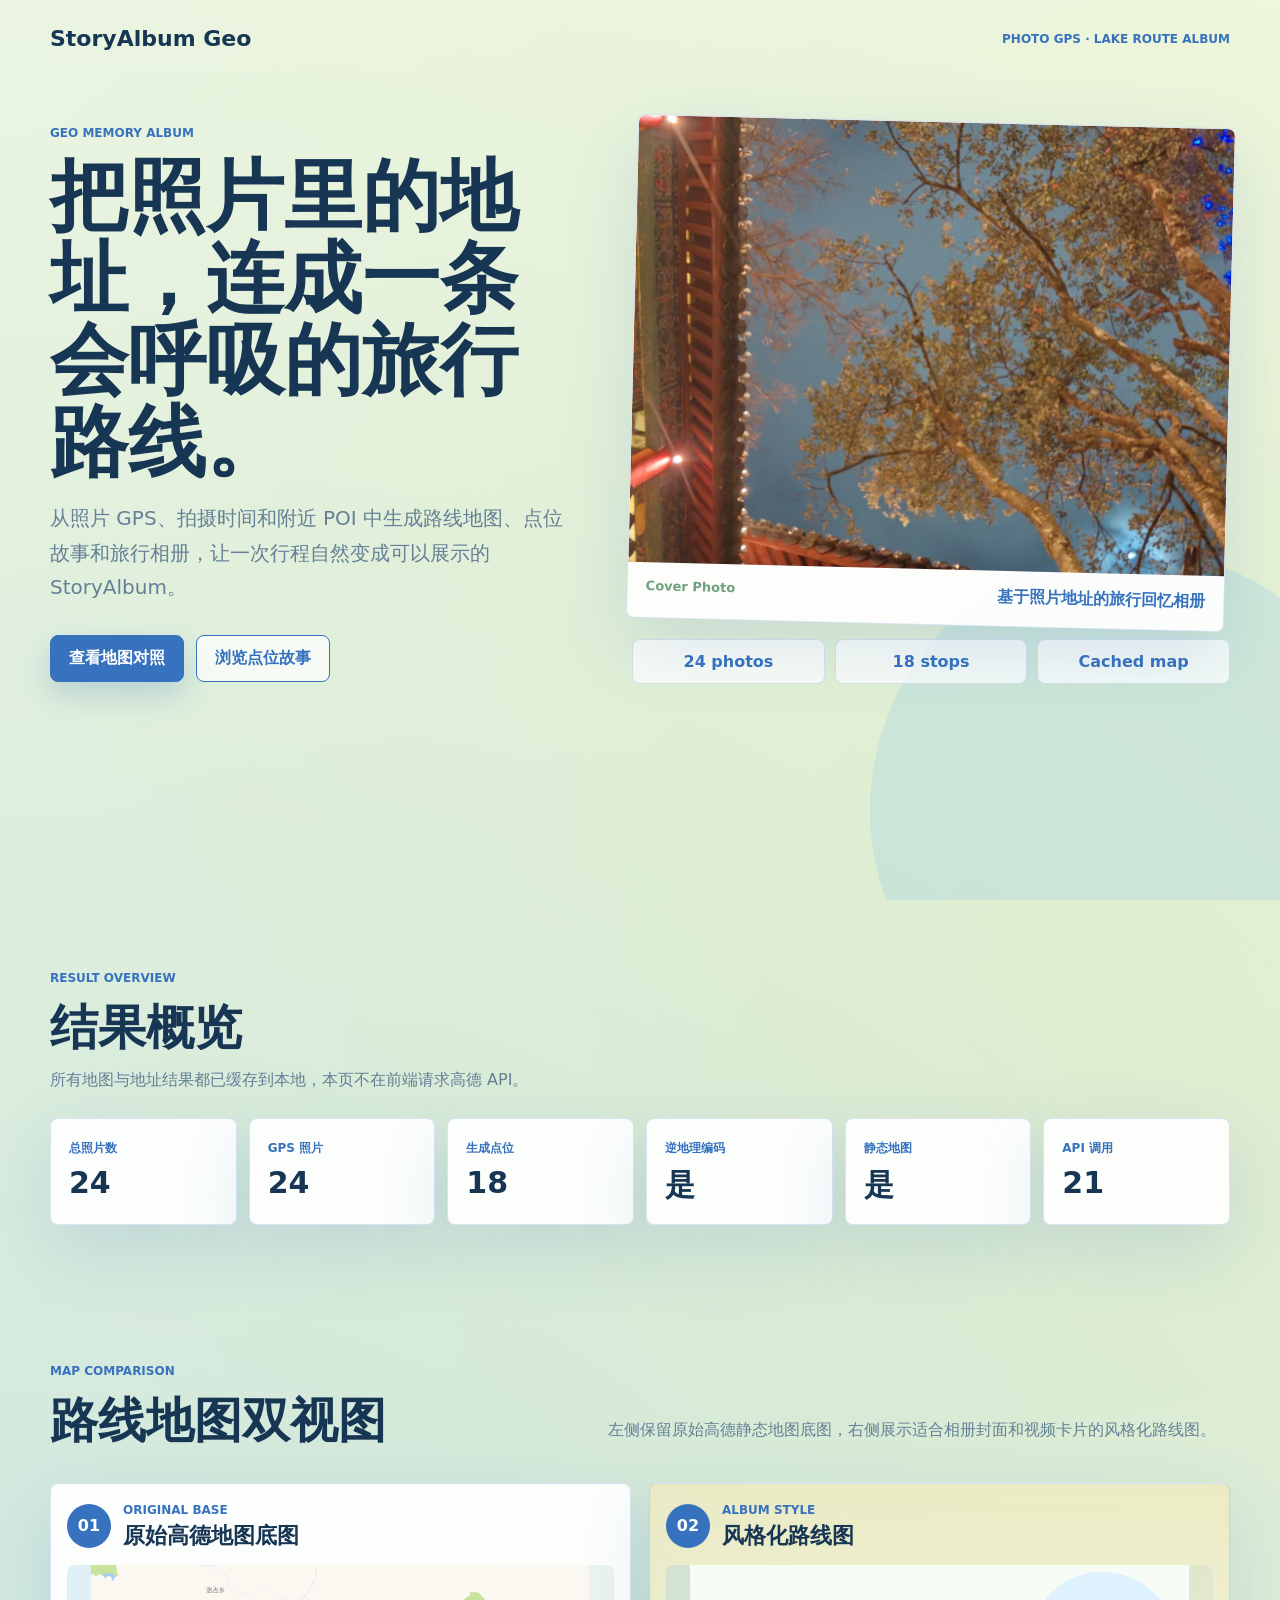
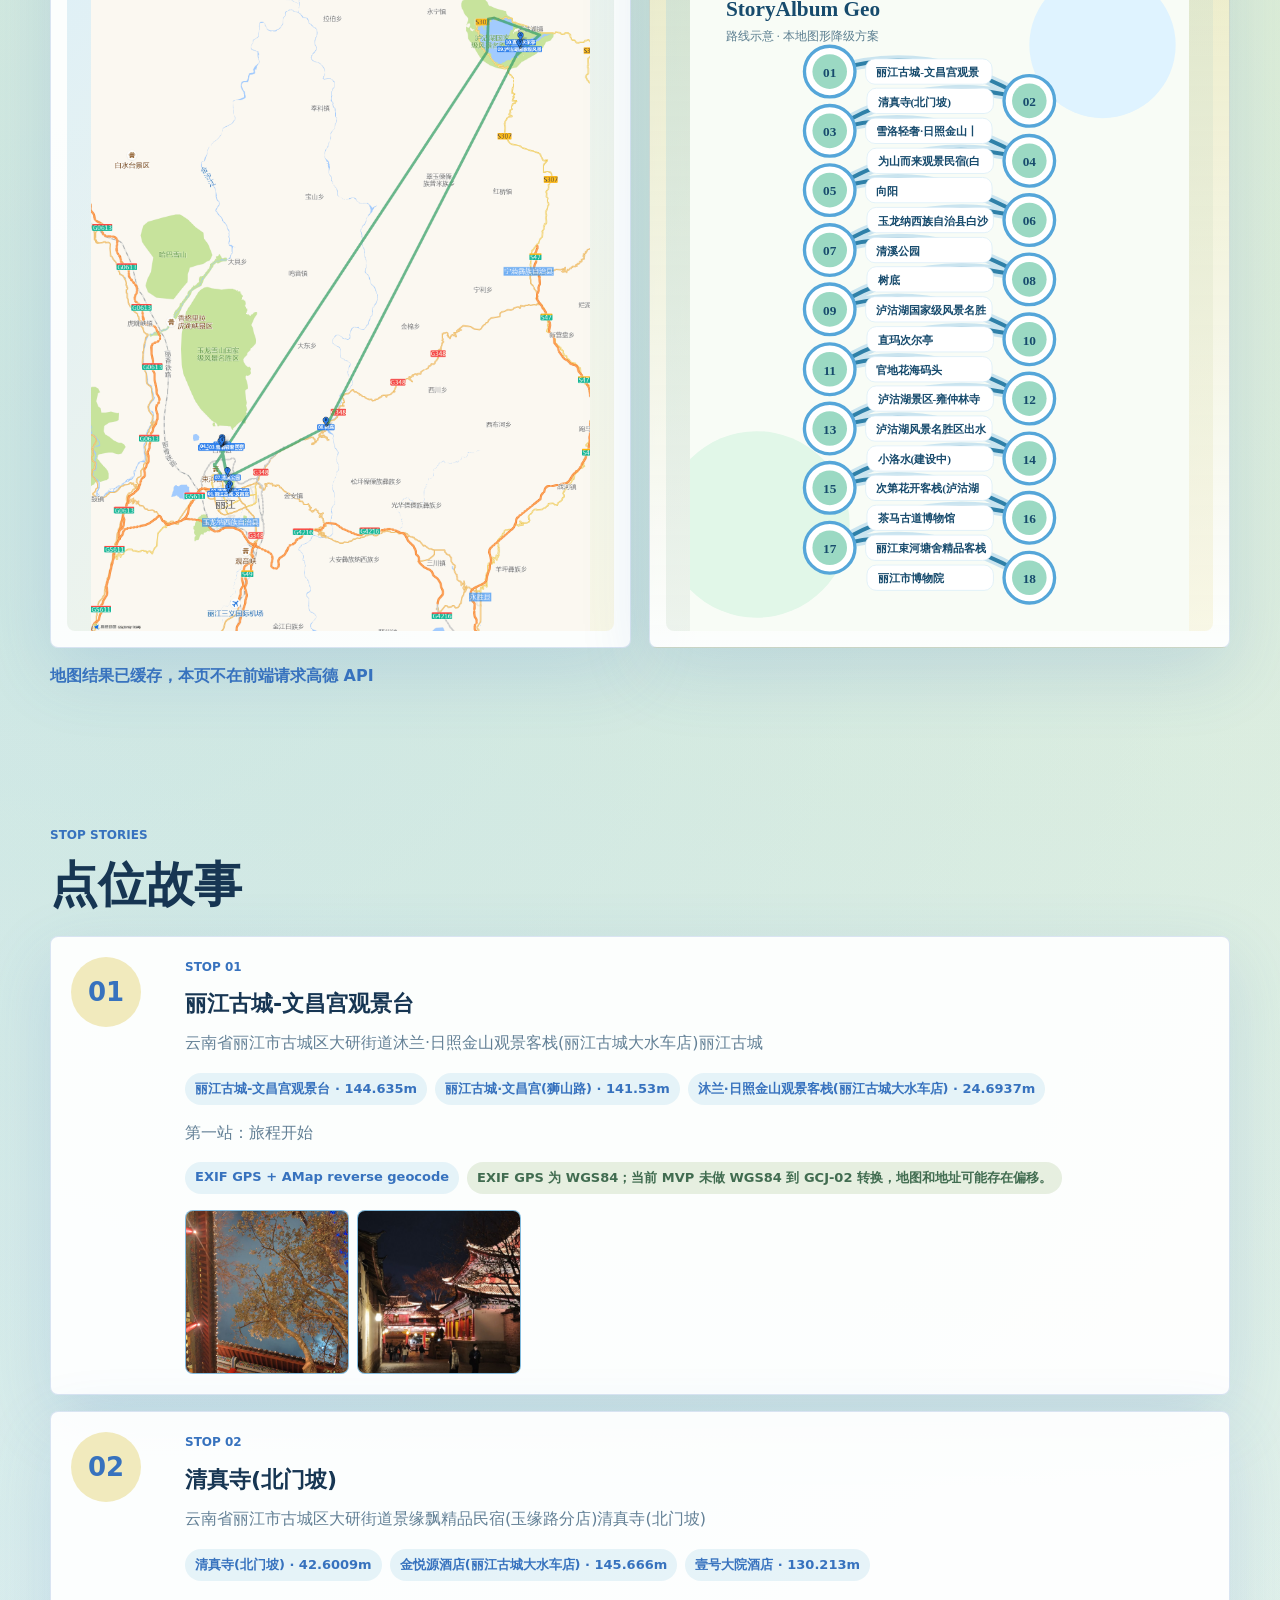
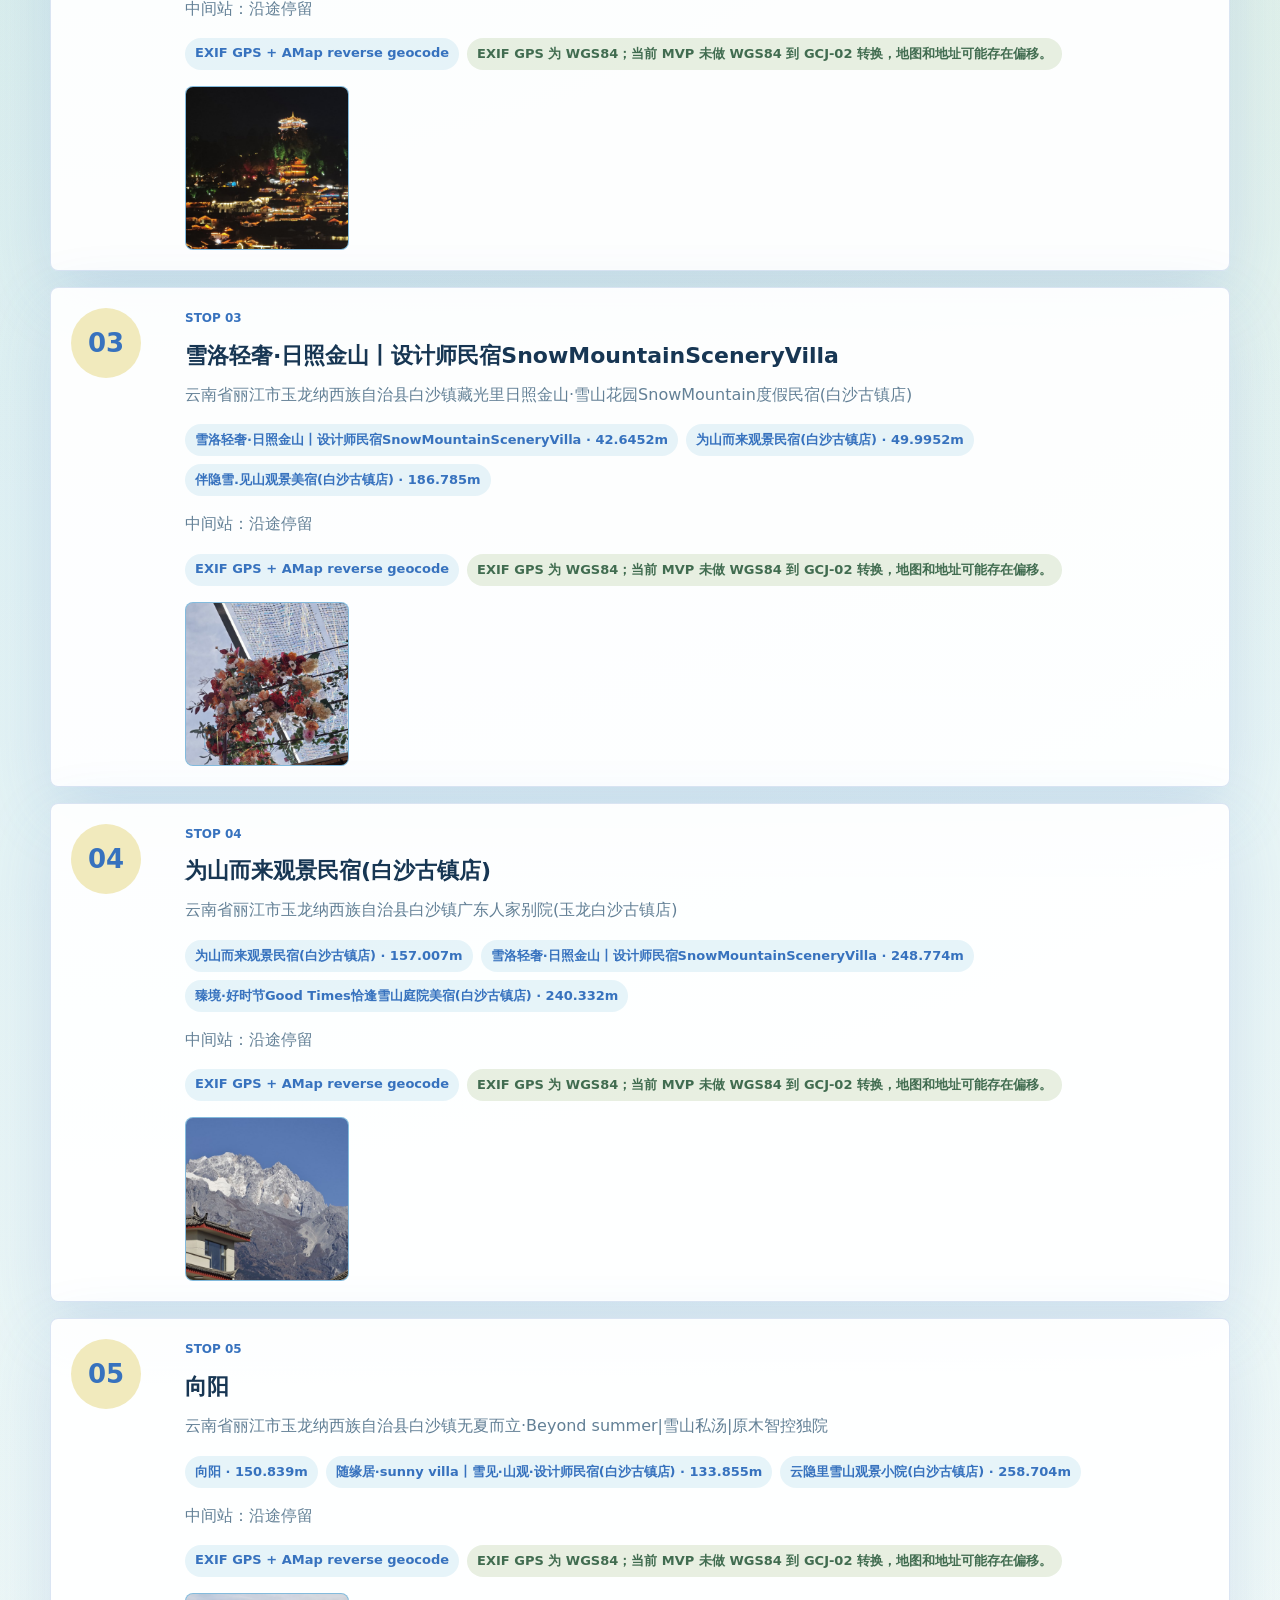
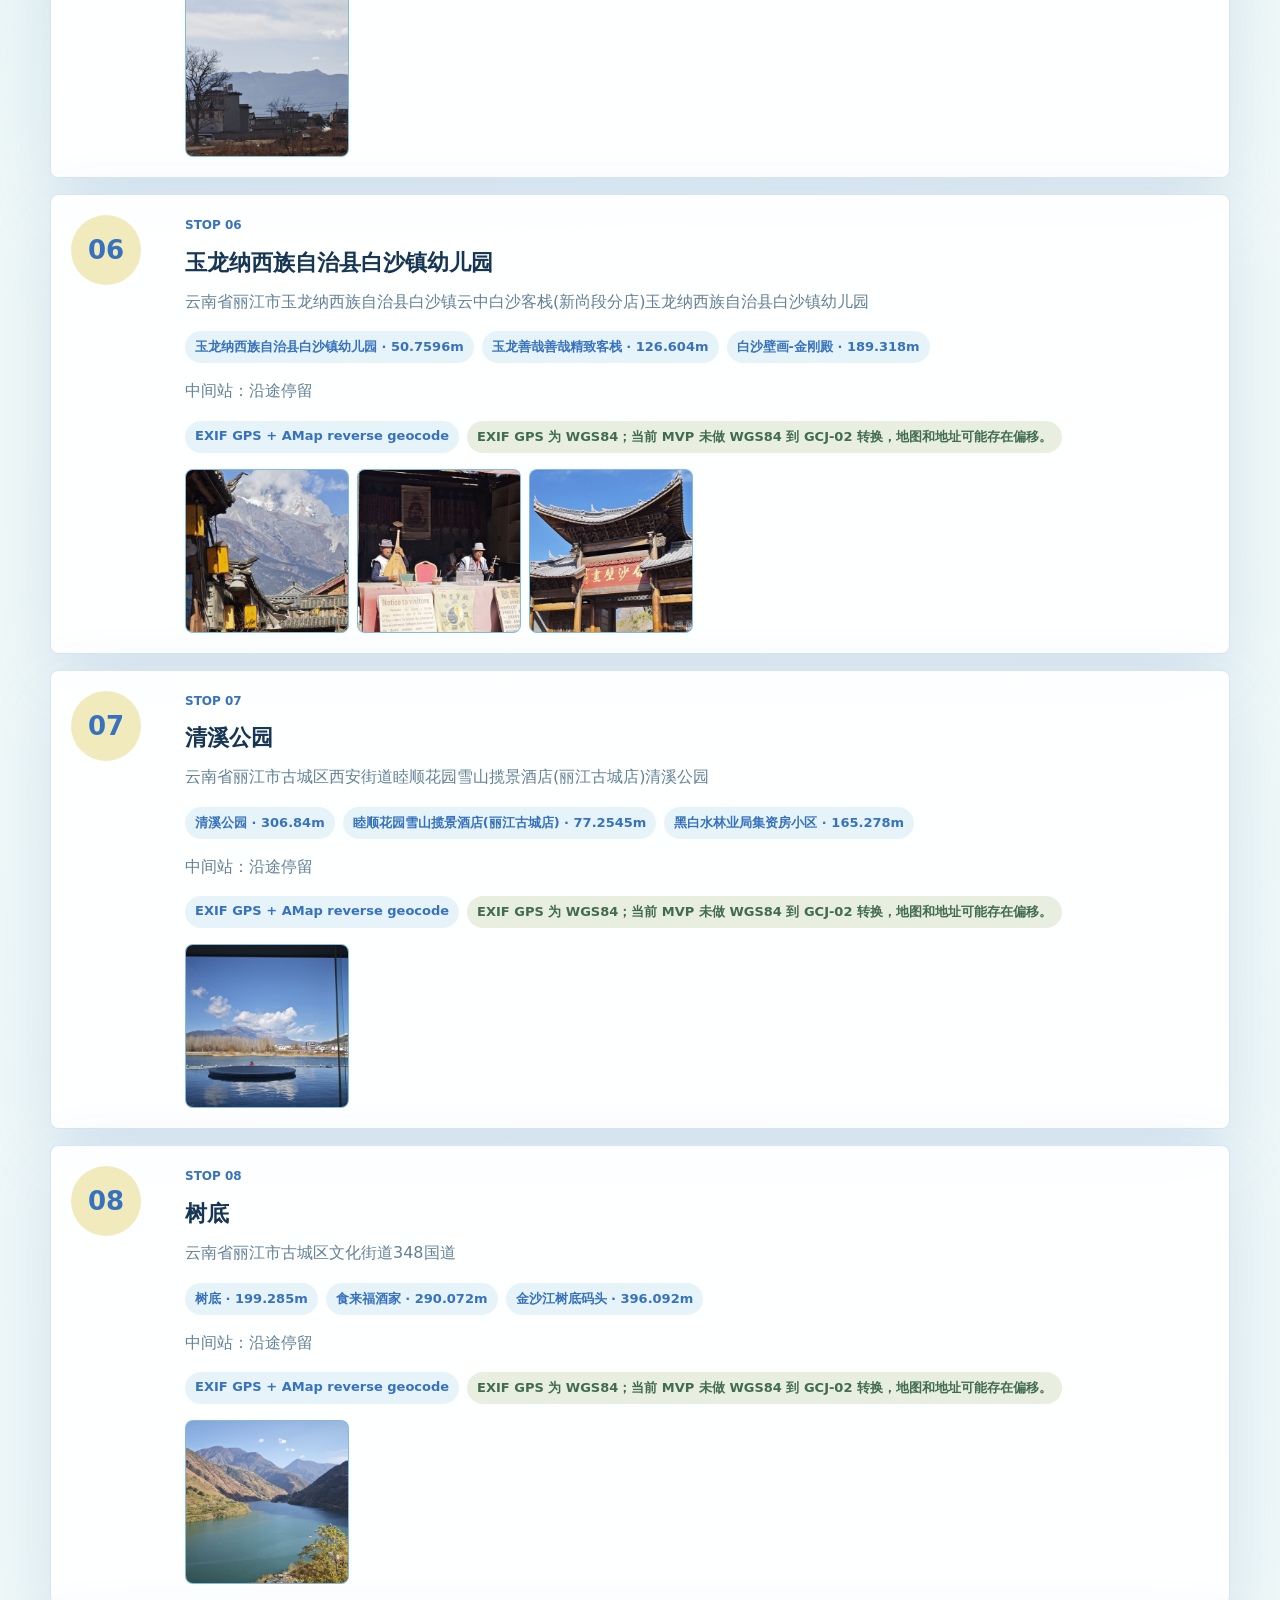
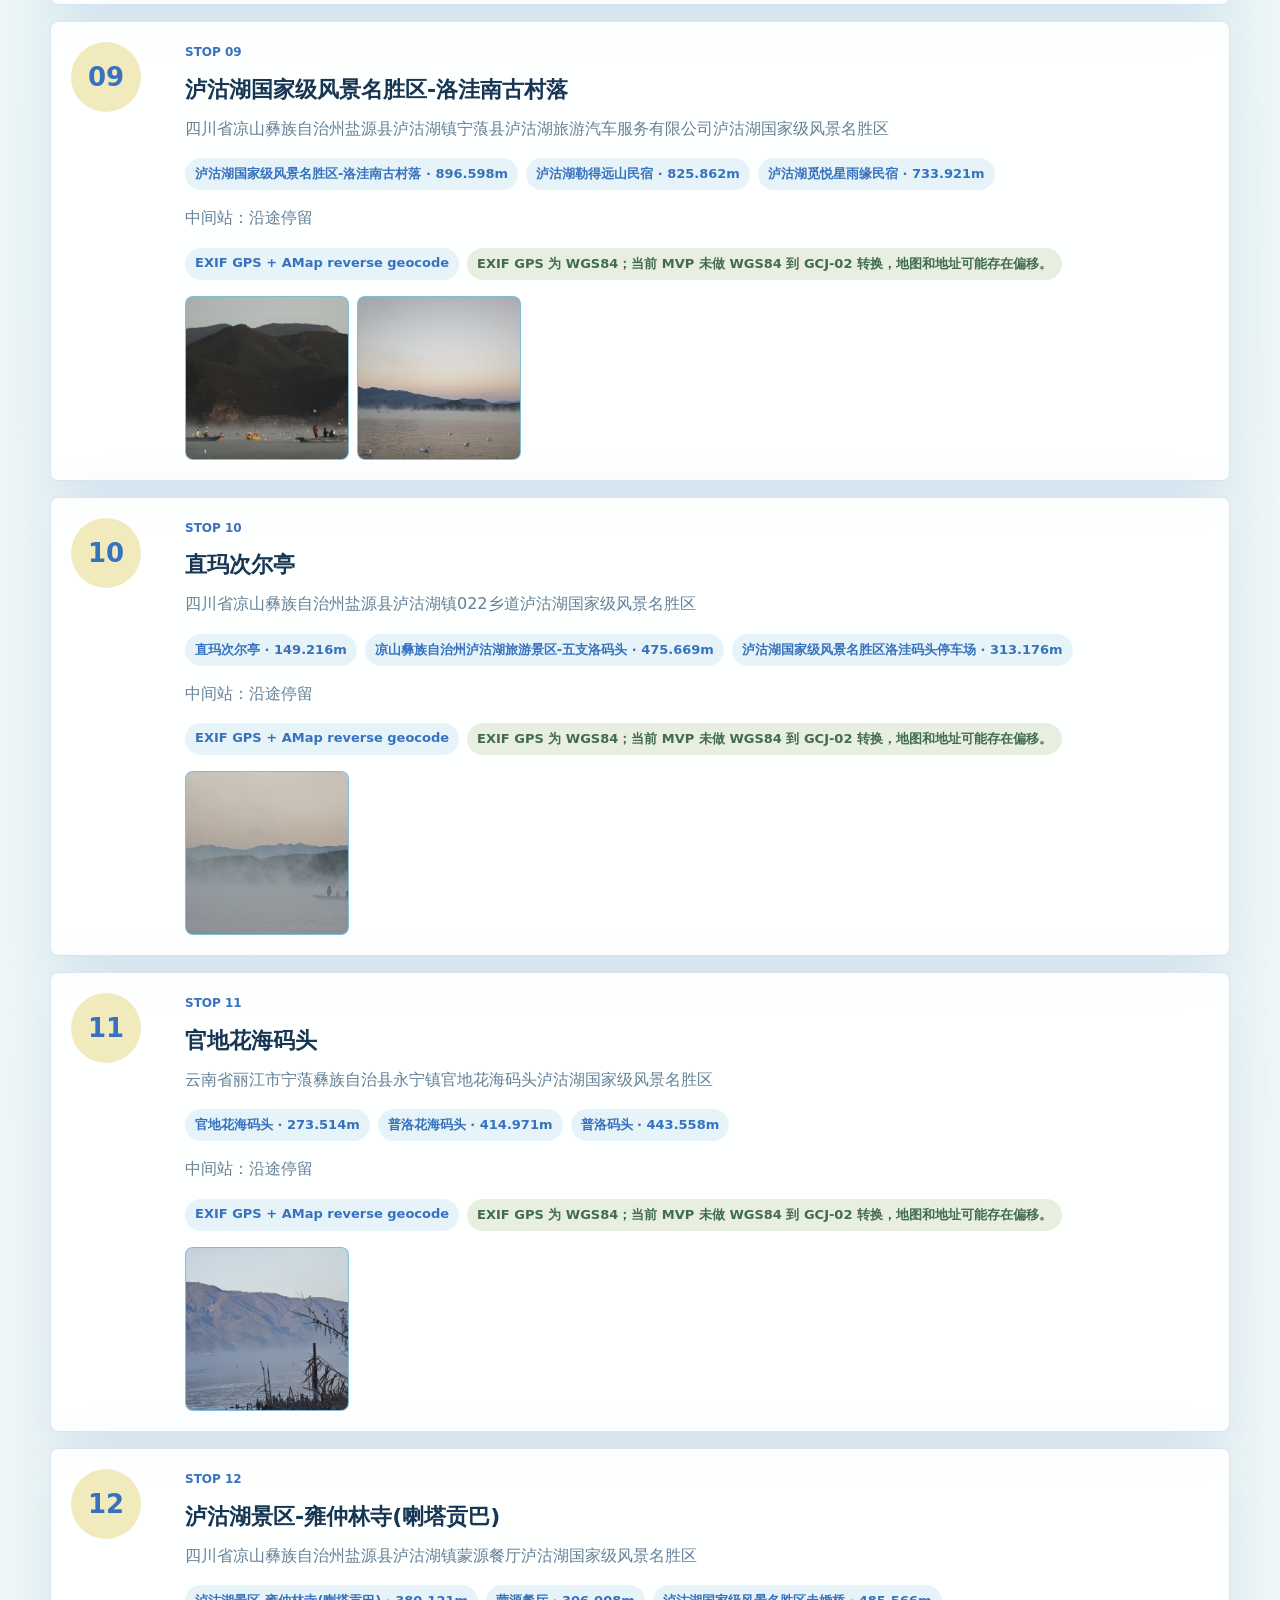
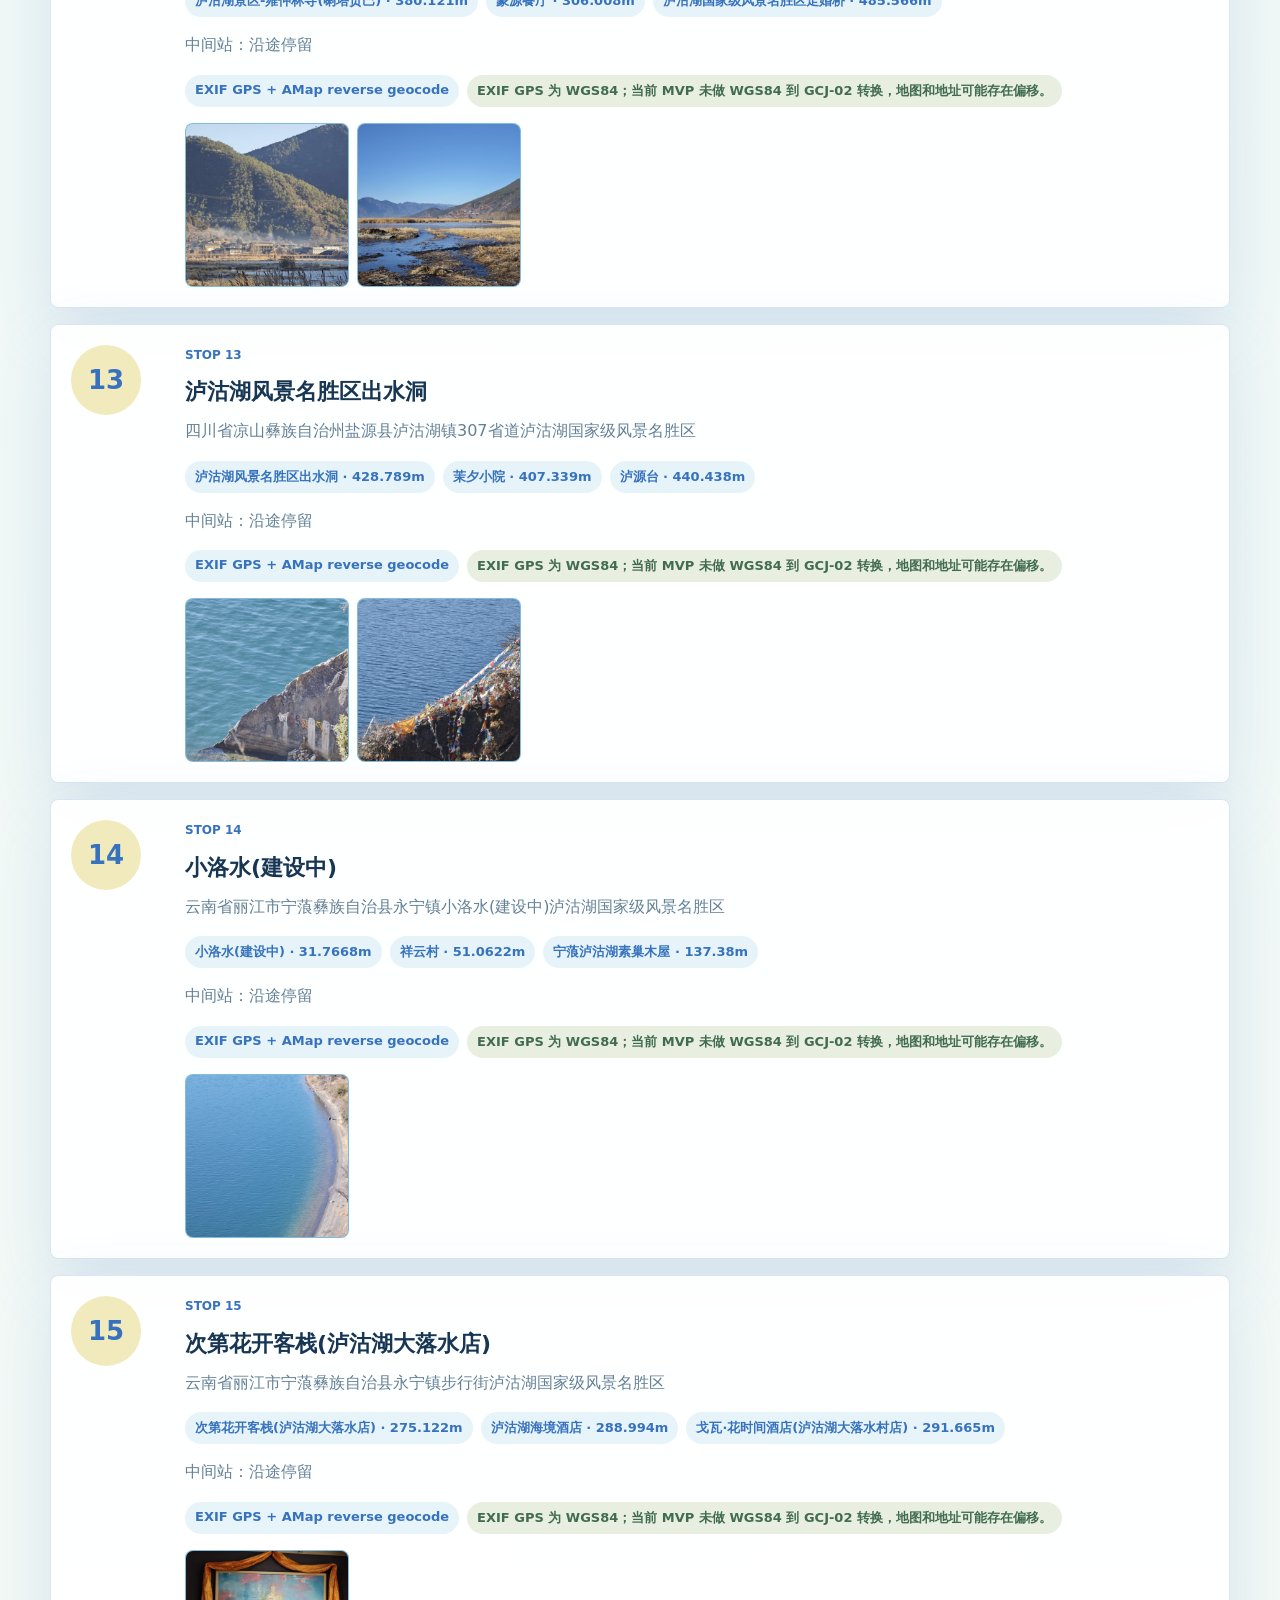
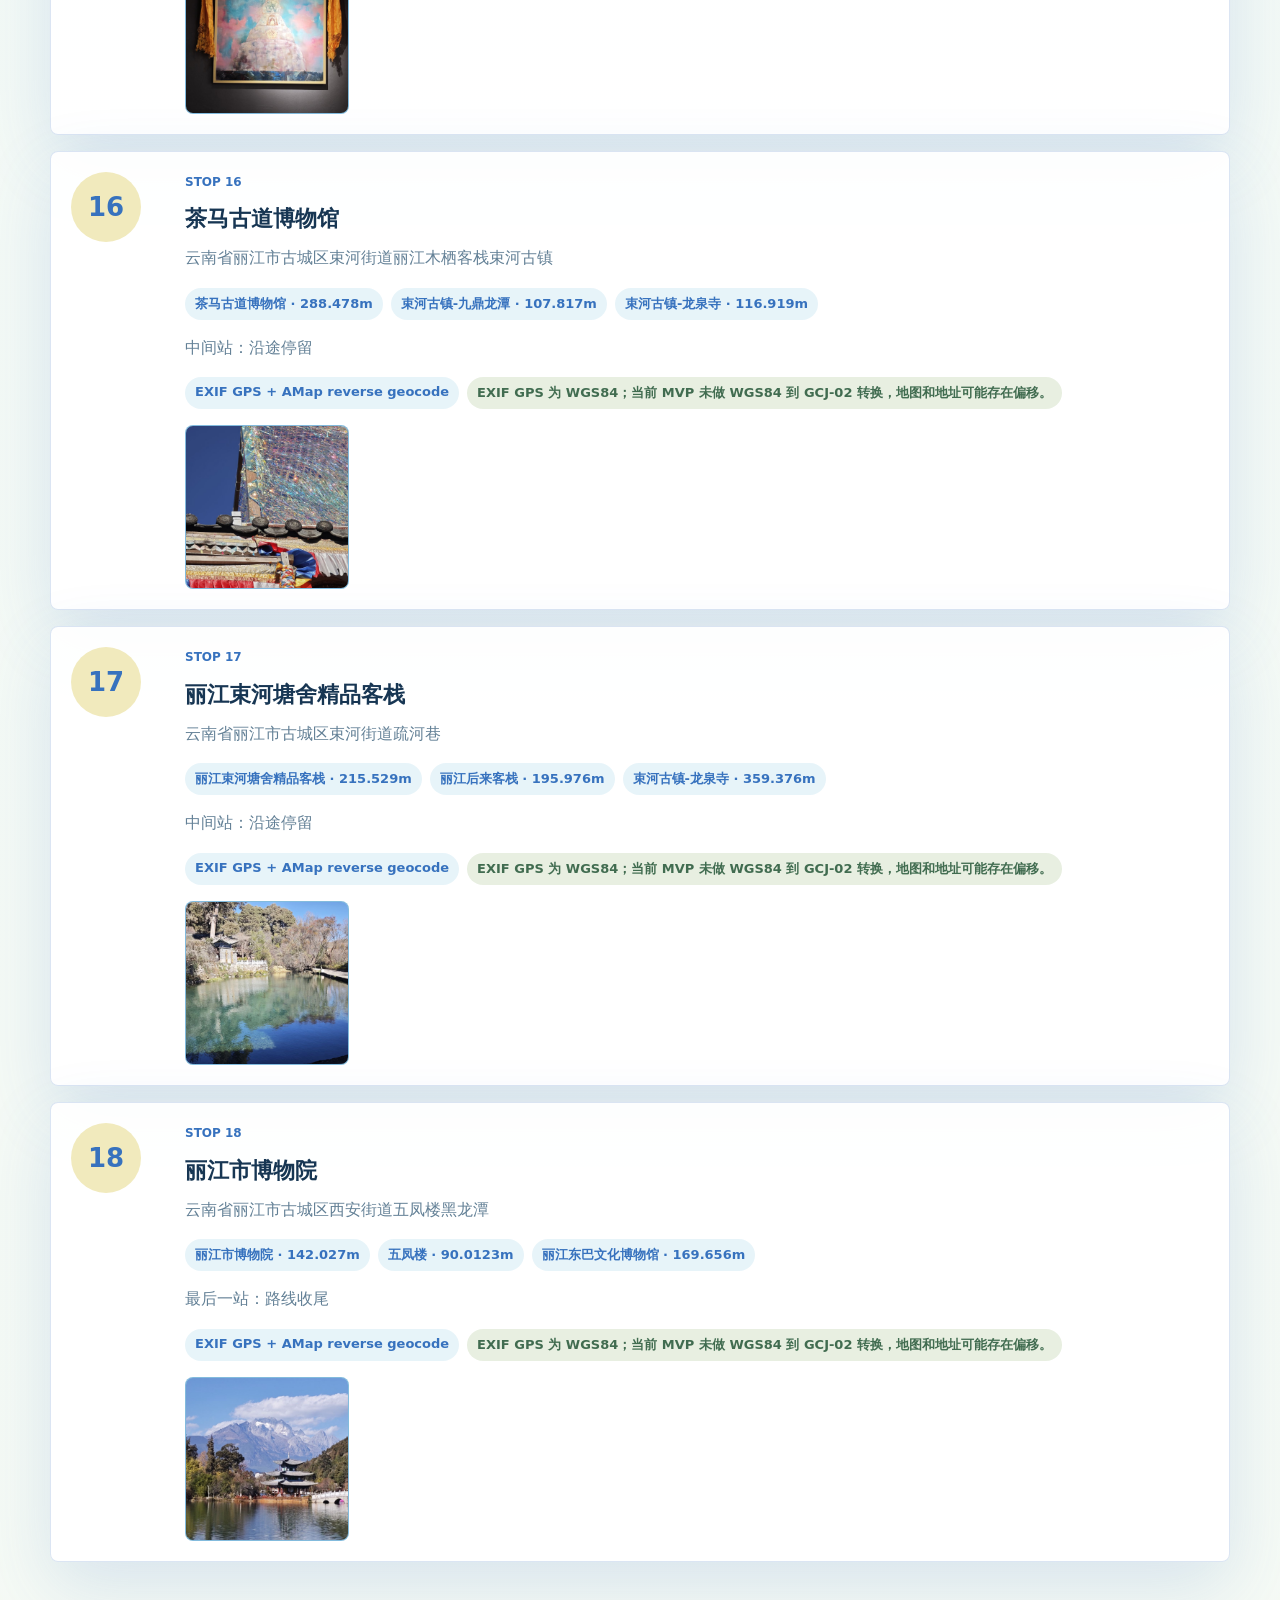
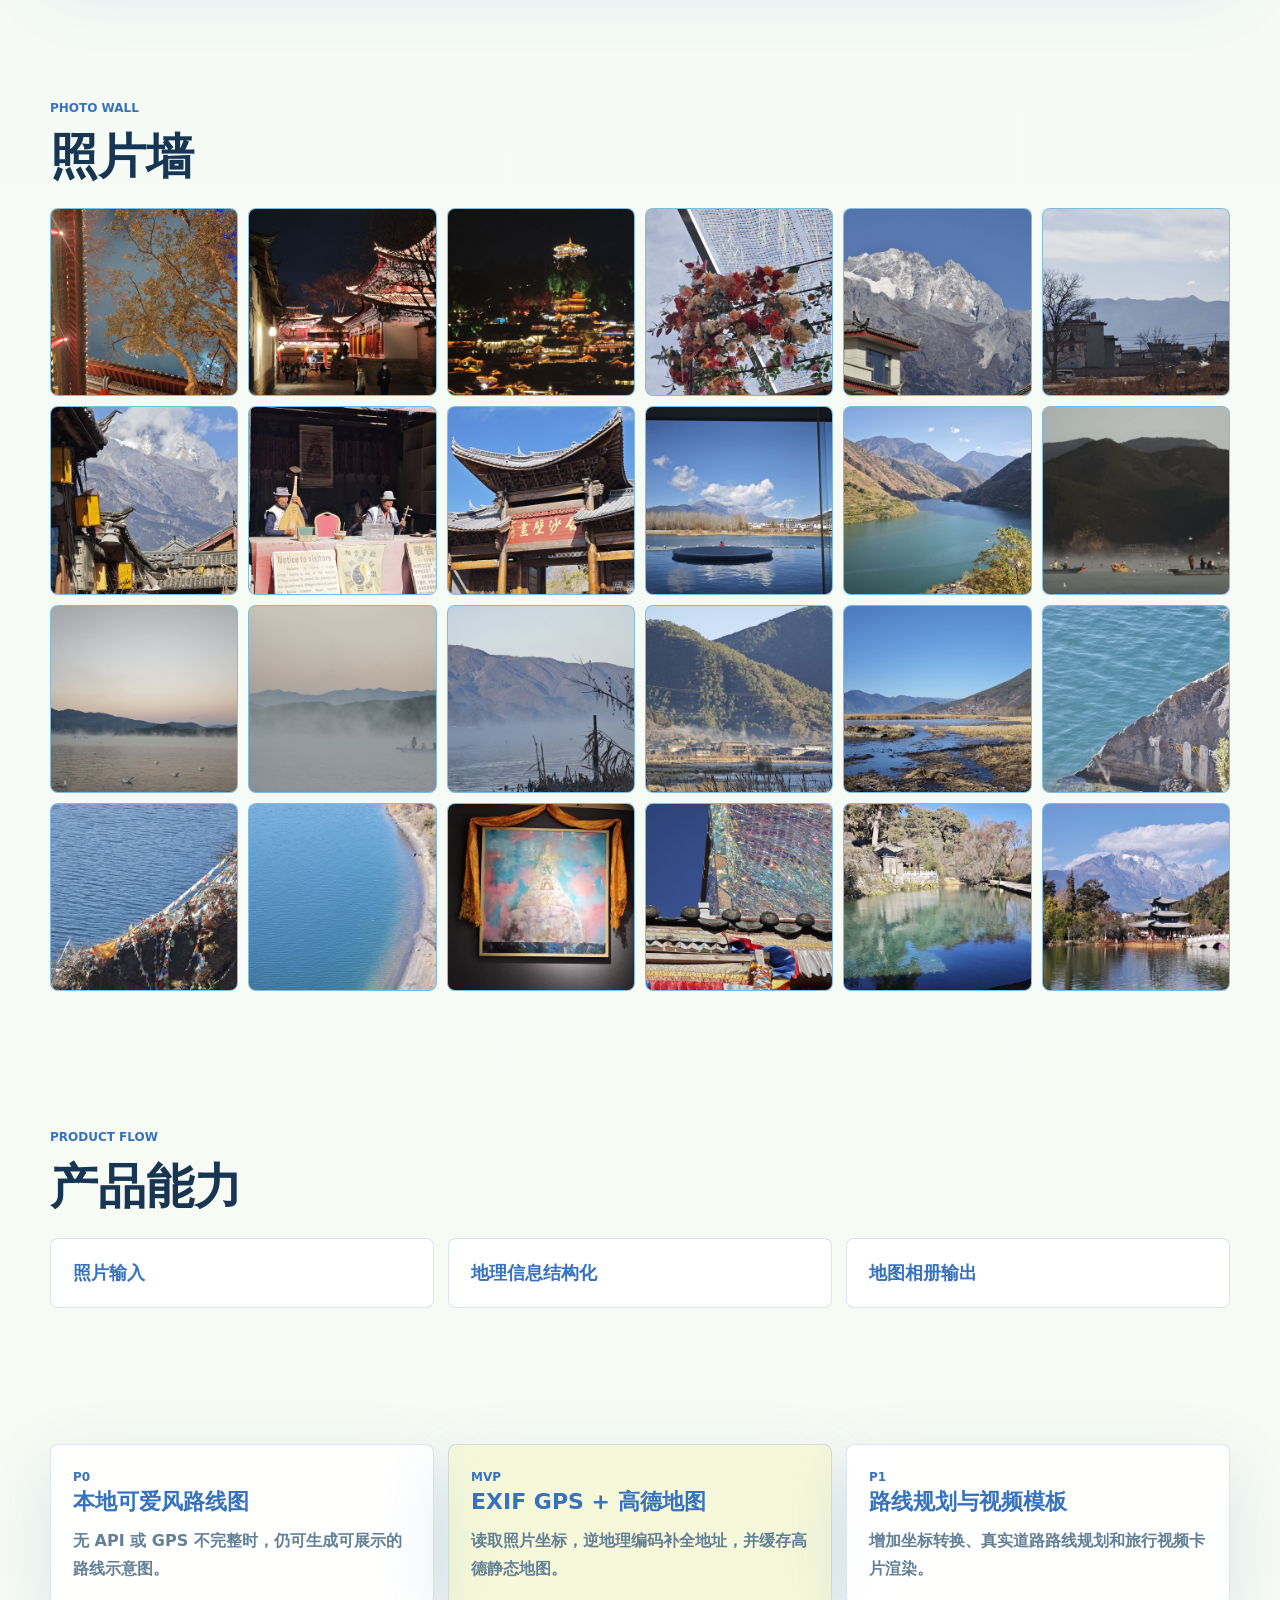
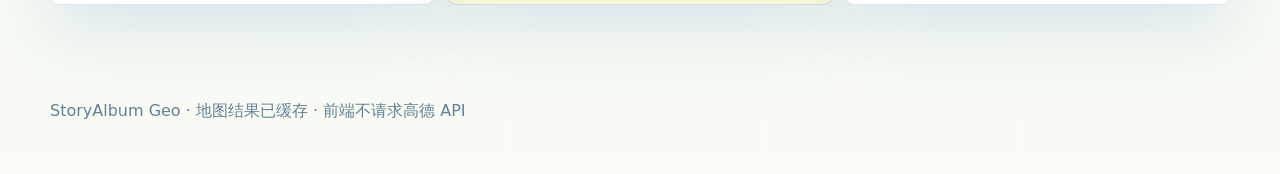
==== demo-site/index.html @ 3dc215a5 "Build StoryAlbum Geo MVP" ====
<!doctype html>
<html lang="zh-CN">
  <head>
    <meta charset="utf-8" />
    <meta name="viewport" content="width=device-width, initial-scale=1" />
    <title>StoryAlbum Geo｜基于照片地址的旅行回忆相册</title>
    <link rel="stylesheet" href="styles.css" />
  </head>
  <body>
    <header class="hero">
      <nav class="nav">
        <strong>StoryAlbum Geo</strong>
        <span>Photo GPS · Lake Route Album</span>
      </nav>

      <section class="hero-grid">
        <div class="hero-copy">
          <p class="eyebrow">Geo Memory Album</p>
          <h1>把照片里的地址，连成一条会呼吸的旅行路线。</h1>
          <p class="subtitle">从照片 GPS、拍摄时间和附近 POI 中生成路线地图、点位故事和旅行相册，让一次行程自然变成可以展示的 StoryAlbum。</p>
          <div class="hero-actions">
            <a class="button primary" href="#route-map">查看地图对照</a>
            <a class="button secondary" href="#story-stops">浏览点位故事</a>
          </div>
        </div>

        <aside class="hero-board" aria-label="旅行相册封面和数据摘要">
          <figure class="cover-card">
            <img id="coverImage" alt="旅行相册封面" />
            <figcaption>
              <span>Cover Photo</span>
              <strong>基于照片地址的旅行回忆相册</strong>
            </figcaption>
          </figure>
          <div class="hero-stats">
            <span id="heroPhotoCount">24 photos</span>
            <span id="heroStopCount">18 stops</span>
            <span>Cached map</span>
          </div>
        </aside>
      </section>
    </header>

    <main>
      <section class="section overview">
        <div class="section-head">
          <p class="eyebrow">Result Overview</p>
          <h2>结果概览</h2>
          <p>所有地图与地址结果都已缓存到本地，本页不在前端请求高德 API。</p>
        </div>
        <div id="statsGrid" class="stats-grid"></div>
      </section>

      <section id="route-map" class="section map-section">
        <div class="section-head split-head">
          <div>
            <p class="eyebrow">Map Comparison</p>
            <h2>路线地图双视图</h2>
          </div>
          <p>左侧保留原始高德静态地图底图，右侧展示适合相册封面和视频卡片的风格化路线图。</p>
        </div>
        <div class="map-comparison">
          <article class="map-panel">
            <div class="panel-title">
              <span>01</span>
              <div>
                <p class="eyebrow">Original Base</p>
                <h3>原始高德地图底图</h3>
              </div>
            </div>
            <img id="amapRouteMap" alt="高德静态地图路线" />
          </article>
          <article class="map-panel stylized">
            <div class="panel-title">
              <span>02</span>
              <div>
                <p class="eyebrow">Album Style</p>
                <h3>风格化路线图</h3>
              </div>
            </div>
            <img id="styledRouteMap" alt="风格化旅行路线图" />
          </article>
        </div>
        <p id="mapNote" class="map-note">地图结果已缓存，本页不在前端请求高德 API。</p>
      </section>

      <section id="story-stops" class="section">
        <div class="section-head">
          <p class="eyebrow">Stop Stories</p>
          <h2>点位故事</h2>
        </div>
        <div id="stopsList" class="stops-list"></div>
      </section>

      <section class="section">
        <div class="section-head">
          <p class="eyebrow">Photo Wall</p>
          <h2>照片墙</h2>
        </div>
        <div id="photoWall" class="photo-wall"></div>
      </section>

      <section class="section capability">
        <div class="section-head">
          <p class="eyebrow">Product Flow</p>
          <h2>产品能力</h2>
        </div>
        <div class="step-row">
          <span>照片输入</span>
          <span>地理信息结构化</span>
          <span>地图相册输出</span>
        </div>
      </section>

      <section class="section roadmap">
        <article>
          <p class="eyebrow">P0</p>
          <h3>本地可爱风路线图</h3>
          <p>无 API 或 GPS 不完整时，仍可生成可展示的路线示意图。</p>
        </article>
        <article>
          <p class="eyebrow">MVP</p>
          <h3>EXIF GPS + 高德地图</h3>
          <p>读取照片坐标，逆地理编码补全地址，并缓存高德静态地图。</p>
        </article>
        <article>
          <p class="eyebrow">P1</p>
          <h3>路线规划与视频模板</h3>
          <p>增加坐标转换、真实道路路线规划和旅行视频卡片渲染。</p>
        </article>
      </section>
    </main>

    <footer>StoryAlbum Geo · 地图结果已缓存 · 前端不请求高德 API</footer>
    <script src="data/geo_album.js"></script>
    <script src="app.js"></script>
  </body>
</html>
---- demo-site/styles.css ----
:root {
  color-scheme: light;
  --lake-blue-deep: #3772BE;
  --lake-blue-mid: #529FCD;
  --lake-blue-light: #93CBE4;
  --leaf-green: #6EA27F;
  --sage-green-light: #ACC794;
  --soft-yellow: #EDED8B;
  --cream-yellow: #F1EABD;
  --bg: #f8fbf4;
  --panel: rgba(255, 255, 255, 0.92);
  --text: #173653;
  --muted: #638096;
  --line: rgba(55, 114, 190, 0.18);
  --shadow: 0 24px 70px rgba(55, 114, 190, 0.16);
  font-family: "Microsoft YaHei", "PingFang SC", "Noto Sans CJK SC", system-ui, sans-serif;
}

* {
  box-sizing: border-box;
}

html {
  scroll-behavior: smooth;
}

body {
  margin: 0;
  background:
    radial-gradient(circle at 8% 16%, rgba(147, 203, 228, 0.42), transparent 28%),
    radial-gradient(circle at 86% 8%, rgba(237, 237, 139, 0.42), transparent 24%),
    linear-gradient(180deg, #fbfff7 0%, #eff8f8 46%, #f8fbf4 100%);
  color: var(--text);
}

img {
  display: block;
  max-width: 100%;
}

a {
  color: var(--lake-blue-deep);
}

.nav,
.hero-grid,
.section,
footer {
  width: min(1180px, calc(100% - 48px));
  margin: 0 auto;
}

.hero {
  min-height: 100vh;
  position: relative;
  overflow: hidden;
}

.hero::after {
  content: "";
  position: absolute;
  right: -110px;
  bottom: -170px;
  width: 520px;
  height: 520px;
  border-radius: 50%;
  background: rgba(147, 203, 228, 0.28);
  pointer-events: none;
}

.nav {
  position: relative;
  z-index: 1;
  display: flex;
  justify-content: space-between;
  align-items: center;
  padding: 26px 0;
}

.nav strong {
  font-size: 22px;
}

.nav span,
.eyebrow {
  color: var(--lake-blue-deep);
  font-size: 12px;
  font-weight: 900;
  letter-spacing: 0;
  text-transform: uppercase;
}

.hero-grid {
  position: relative;
  z-index: 1;
  display: grid;
  grid-template-columns: minmax(320px, 0.94fr) minmax(420px, 1.06fr);
  gap: 52px;
  align-items: center;
  padding: 44px 0 78px;
}

h1,
h2,
h3,
p {
  margin-top: 0;
}

h1 {
  max-width: 740px;
  margin-bottom: 18px;
  font-size: clamp(44px, 6.2vw, 78px);
  line-height: 1.05;
  letter-spacing: 0;
}

h2 {
  margin-bottom: 12px;
  font-size: clamp(30px, 4vw, 48px);
  line-height: 1.12;
}

h3 {
  margin-bottom: 10px;
  font-size: 22px;
}

p {
  color: var(--muted);
  font-size: 16px;
  line-height: 1.72;
}

.subtitle {
  max-width: 610px;
  font-size: 20px;
}

.hero-actions {
  display: flex;
  flex-wrap: wrap;
  gap: 12px;
  margin-top: 30px;
}

.button {
  min-height: 46px;
  padding: 12px 18px;
  border: 1px solid var(--lake-blue-deep);
  border-radius: 8px;
  font-weight: 900;
  text-decoration: none;
}

.button.primary {
  background: var(--lake-blue-deep);
  color: #ffffff;
  box-shadow: 0 12px 30px rgba(55, 114, 190, 0.24);
}

.button.secondary {
  background: rgba(255, 255, 255, 0.72);
  color: var(--lake-blue-deep);
}

.hero-board {
  display: grid;
  gap: 14px;
}

.cover-card,
.map-panel,
.stop-card,
.roadmap article,
.stat-card {
  border: 1px solid var(--line);
  border-radius: 8px;
  background: var(--panel);
  box-shadow: var(--shadow);
}

.cover-card {
  margin: 0;
  overflow: hidden;
  transform: rotate(1.4deg);
}

.cover-card img {
  width: 100%;
  aspect-ratio: 4 / 3;
  object-fit: cover;
  background: linear-gradient(135deg, var(--lake-blue-light), var(--cream-yellow));
}

.cover-card figcaption {
  display: flex;
  justify-content: space-between;
  gap: 12px;
  padding: 16px 18px 18px;
  color: var(--lake-blue-deep);
  font-weight: 900;
}

.cover-card figcaption span {
  color: var(--leaf-green);
  font-size: 13px;
}

.hero-stats {
  display: grid;
  grid-template-columns: repeat(3, minmax(0, 1fr));
  gap: 10px;
}

.hero-stats span {
  padding: 12px;
  border: 1px solid var(--line);
  border-radius: 8px;
  background: rgba(255, 255, 255, 0.76);
  color: var(--lake-blue-deep);
  font-weight: 900;
  text-align: center;
}

.section {
  padding: 68px 0;
}

.section-head {
  margin-bottom: 24px;
}

.split-head {
  display: grid;
  grid-template-columns: minmax(280px, 0.86fr) minmax(320px, 1fr);
  gap: 24px;
  align-items: end;
}

.stats-grid {
  display: grid;
  grid-template-columns: repeat(6, minmax(0, 1fr));
  gap: 12px;
}

.stat-card {
  padding: 18px;
}

.stat-card strong {
  display: block;
  margin-top: 8px;
  color: var(--text);
  font-size: 30px;
}

.map-comparison {
  display: grid;
  grid-template-columns: repeat(2, minmax(0, 1fr));
  gap: 18px;
}

.map-panel {
  display: grid;
  grid-template-rows: auto 1fr;
  gap: 14px;
  padding: 16px;
  overflow: hidden;
}

.map-panel.stylized {
  background: linear-gradient(180deg, rgba(241, 234, 189, 0.72), rgba(255, 255, 255, 0.92));
}

.panel-title {
  display: flex;
  align-items: center;
  gap: 12px;
}

.panel-title > span {
  display: grid;
  place-items: center;
  width: 44px;
  height: 44px;
  border-radius: 50%;
  background: var(--lake-blue-deep);
  color: #ffffff;
  font-weight: 900;
}

.panel-title h3,
.panel-title p {
  margin-bottom: 0;
}

.map-panel img {
  width: 100%;
  height: min(74vh, 720px);
  border-radius: 8px;
  object-fit: contain;
  background: linear-gradient(135deg, rgba(147, 203, 228, 0.28), rgba(241, 234, 189, 0.36));
}

.map-note {
  margin: 14px 0 0;
  color: var(--lake-blue-deep);
  font-weight: 900;
}

.stops-list {
  display: grid;
  gap: 16px;
}

.stop-card {
  display: grid;
  grid-template-columns: 96px 1fr;
  gap: 18px;
  padding: 20px;
}

.stop-number {
  display: grid;
  place-items: center;
  width: 70px;
  height: 70px;
  border-radius: 50%;
  background: var(--cream-yellow);
  color: var(--lake-blue-deep);
  font-size: 26px;
  font-weight: 900;
}

.poi-list,
.source-list {
  display: flex;
  flex-wrap: wrap;
  gap: 8px;
  margin: 14px 0;
}

.poi-list span,
.source-list span {
  padding: 7px 10px;
  border-radius: 999px;
  background: rgba(147, 203, 228, 0.22);
  color: var(--lake-blue-deep);
  font-size: 13px;
  font-weight: 900;
}

.source-list span:nth-child(2n) {
  background: rgba(172, 199, 148, 0.28);
  color: #416c50;
}

.stop-photos {
  display: grid;
  grid-template-columns: repeat(6, minmax(0, 1fr));
  gap: 8px;
  margin-top: 16px;
}

.stop-photos img,
.photo-wall img {
  width: 100%;
  aspect-ratio: 1;
  border: 1px solid var(--line);
  border-radius: 8px;
  object-fit: cover;
  background: var(--lake-blue-light);
}

.photo-wall {
  display: grid;
  grid-template-columns: repeat(6, minmax(0, 1fr));
  gap: 10px;
}

.step-row,
.roadmap {
  display: grid;
  grid-template-columns: repeat(3, minmax(0, 1fr));
  gap: 14px;
}

.step-row span,
.roadmap article {
  padding: 22px;
  border-radius: 8px;
  background: rgba(255, 255, 255, 0.88);
  border: 1px solid var(--line);
  color: var(--lake-blue-deep);
  font-size: 18px;
  font-weight: 900;
}

.roadmap article:nth-child(2) {
  background: rgba(237, 237, 139, 0.26);
}

.roadmap article p {
  margin-bottom: 0;
}

footer {
  padding: 28px 0 52px;
  color: var(--muted);
}

.empty {
  padding: 24px;
  border: 1px dashed var(--line);
  border-radius: 8px;
  color: var(--muted);
  background: #ffffff;
}

@media (max-width: 980px) {
  .hero-grid,
  .split-head,
  .map-comparison,
  .stop-card,
  .step-row,
  .roadmap {
    grid-template-columns: 1fr;
  }

  .stats-grid,
  .photo-wall {
    grid-template-columns: repeat(3, minmax(0, 1fr));
  }

  .stop-photos {
    grid-template-columns: repeat(3, minmax(0, 1fr));
  }

  .cover-card {
    transform: none;
  }
}

@media (max-width: 620px) {
  .nav,
  .hero-grid,
  .section,
  footer {
    width: min(100% - 28px, 1180px);
  }

  .nav,
  .cover-card figcaption {
    align-items: flex-start;
    flex-direction: column;
    gap: 6px;
  }

  .stats-grid,
  .hero-stats,
  .photo-wall,
  .stop-photos {
    grid-template-columns: repeat(2, minmax(0, 1fr));
  }

  .map-panel img {
    height: auto;
    max-height: 72vh;
  }
}
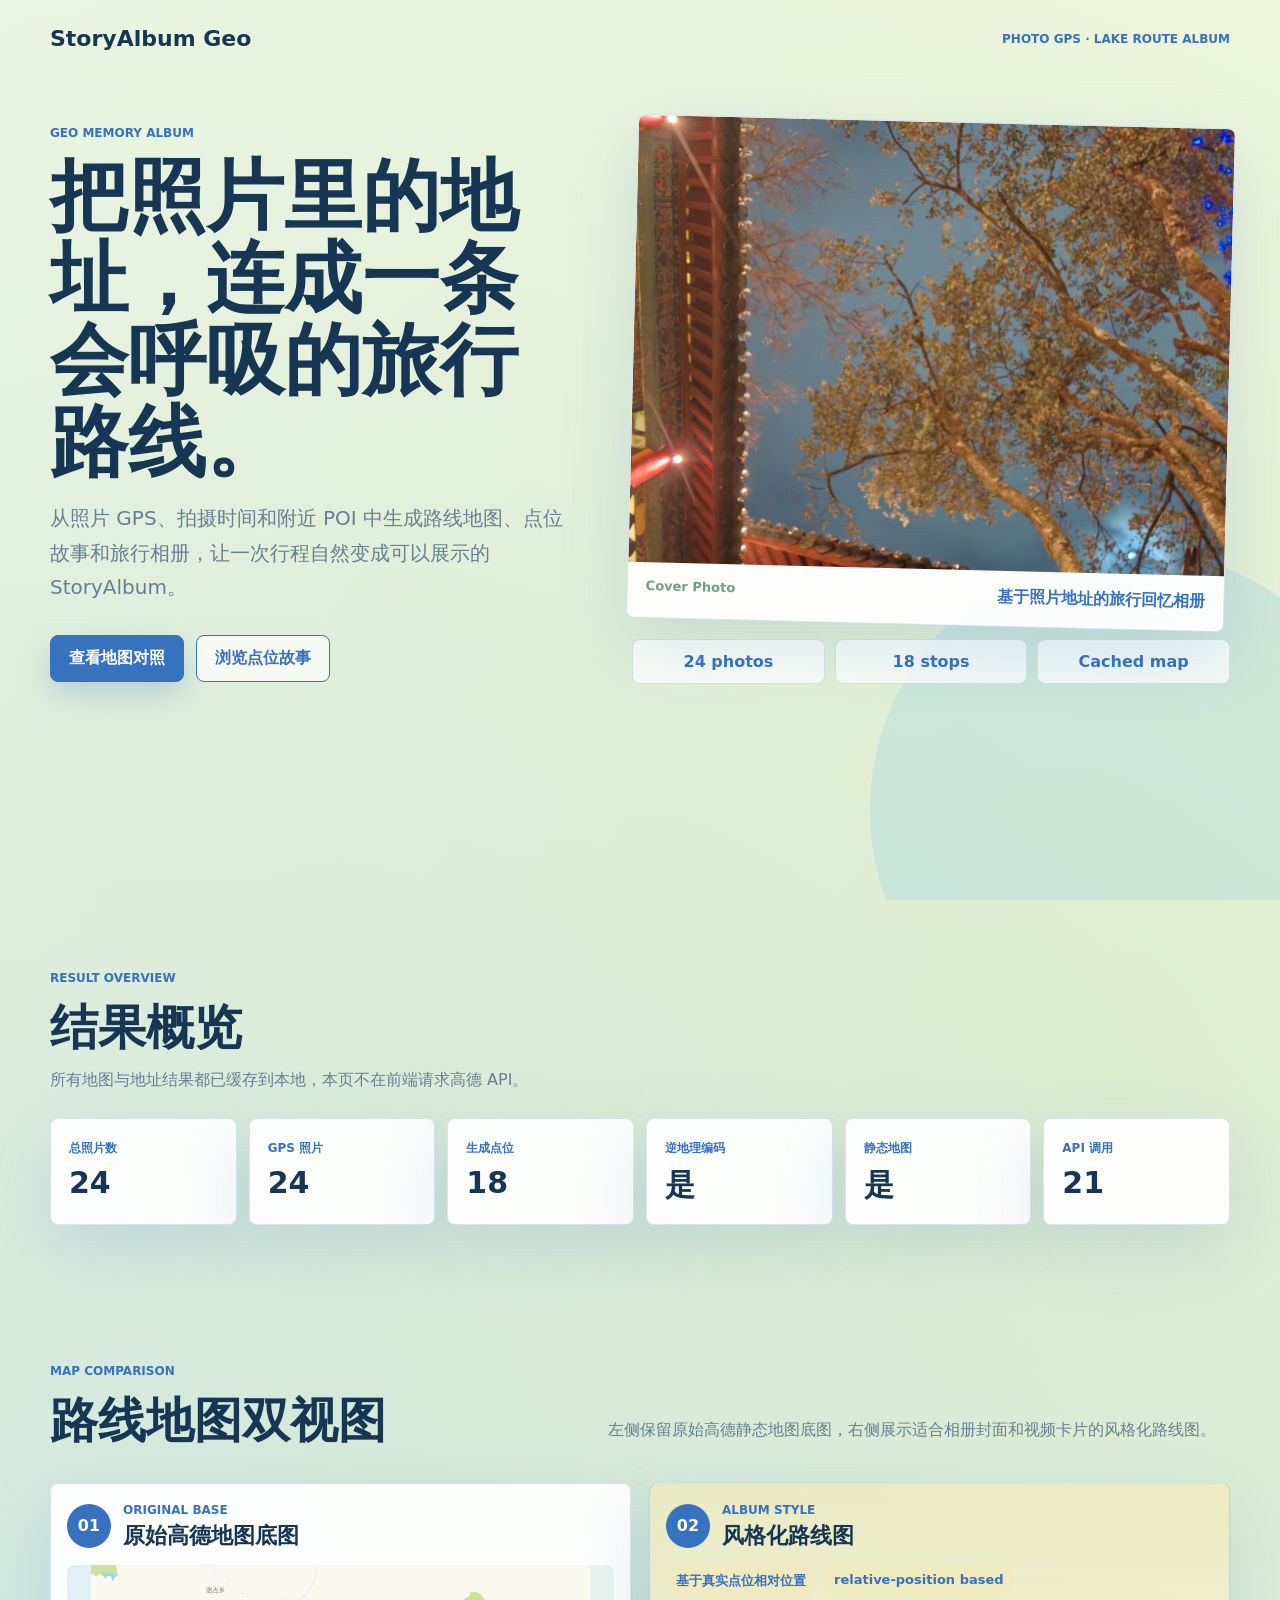
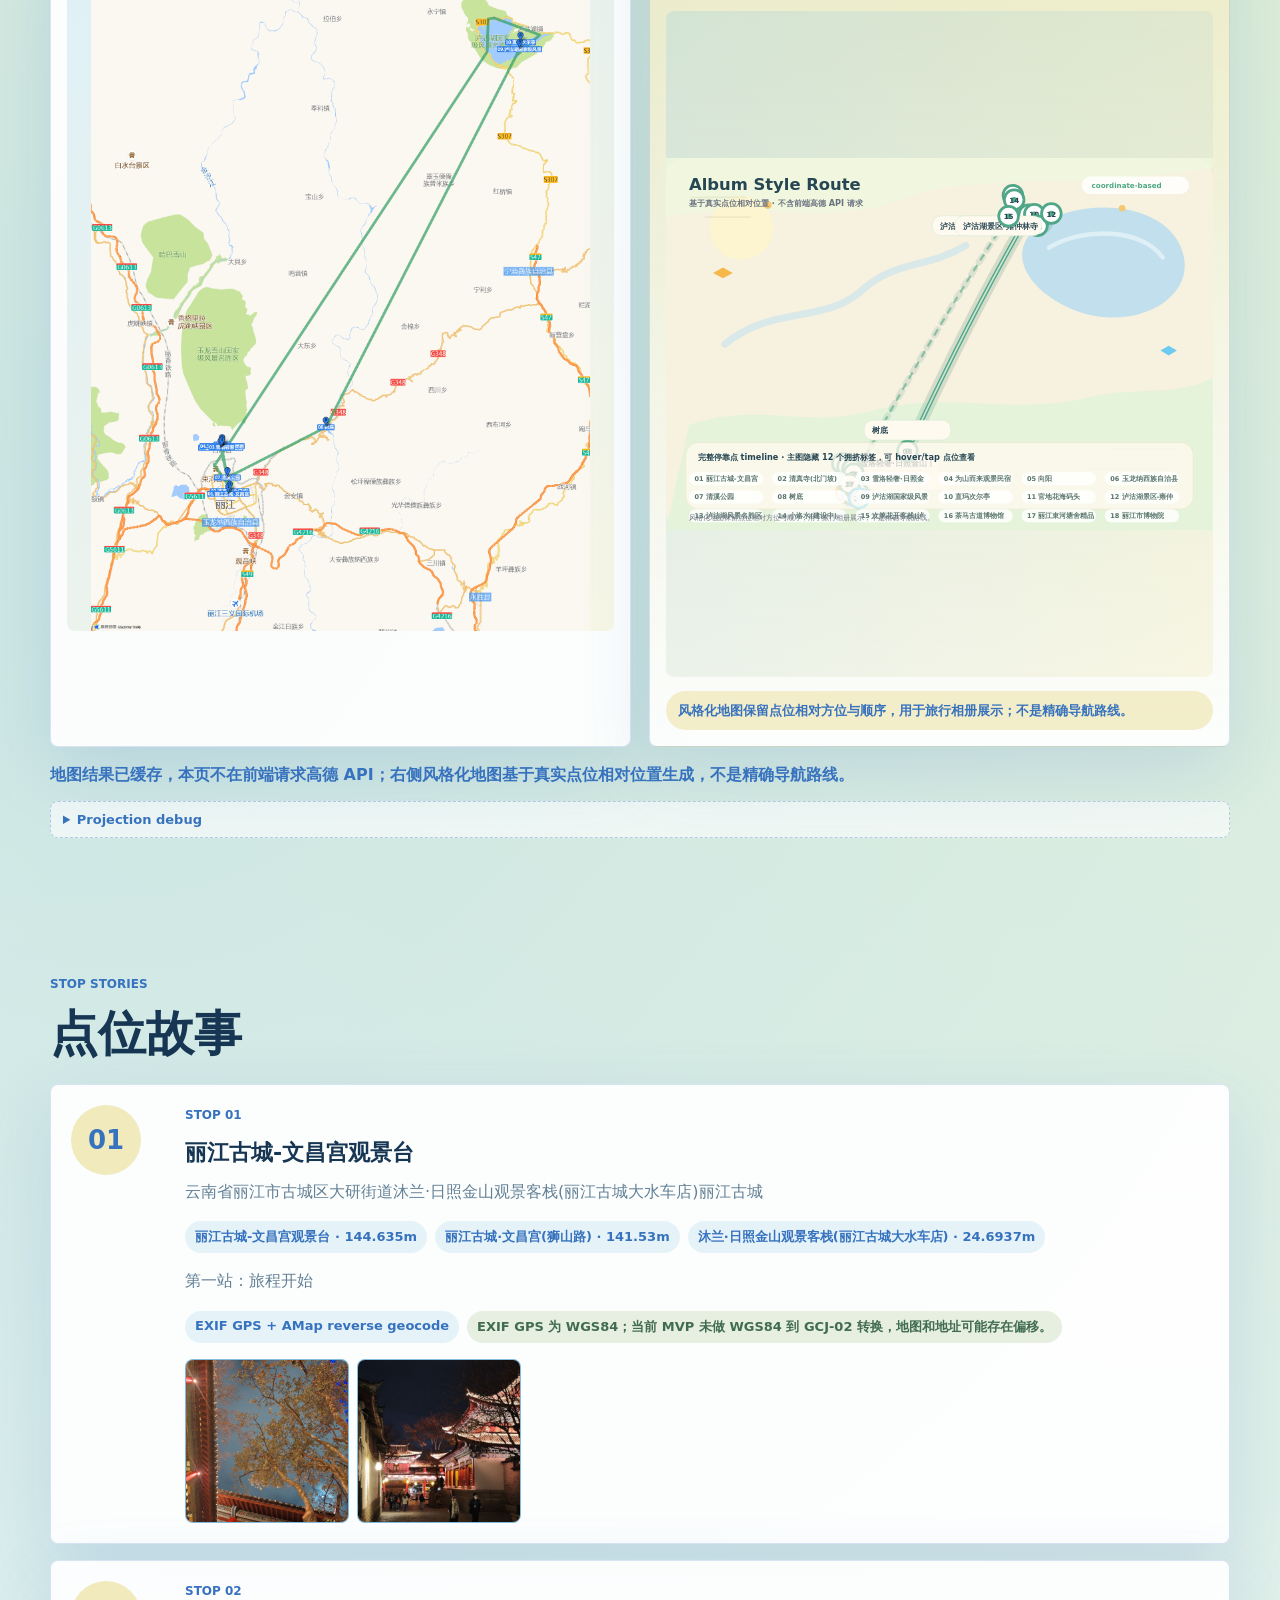
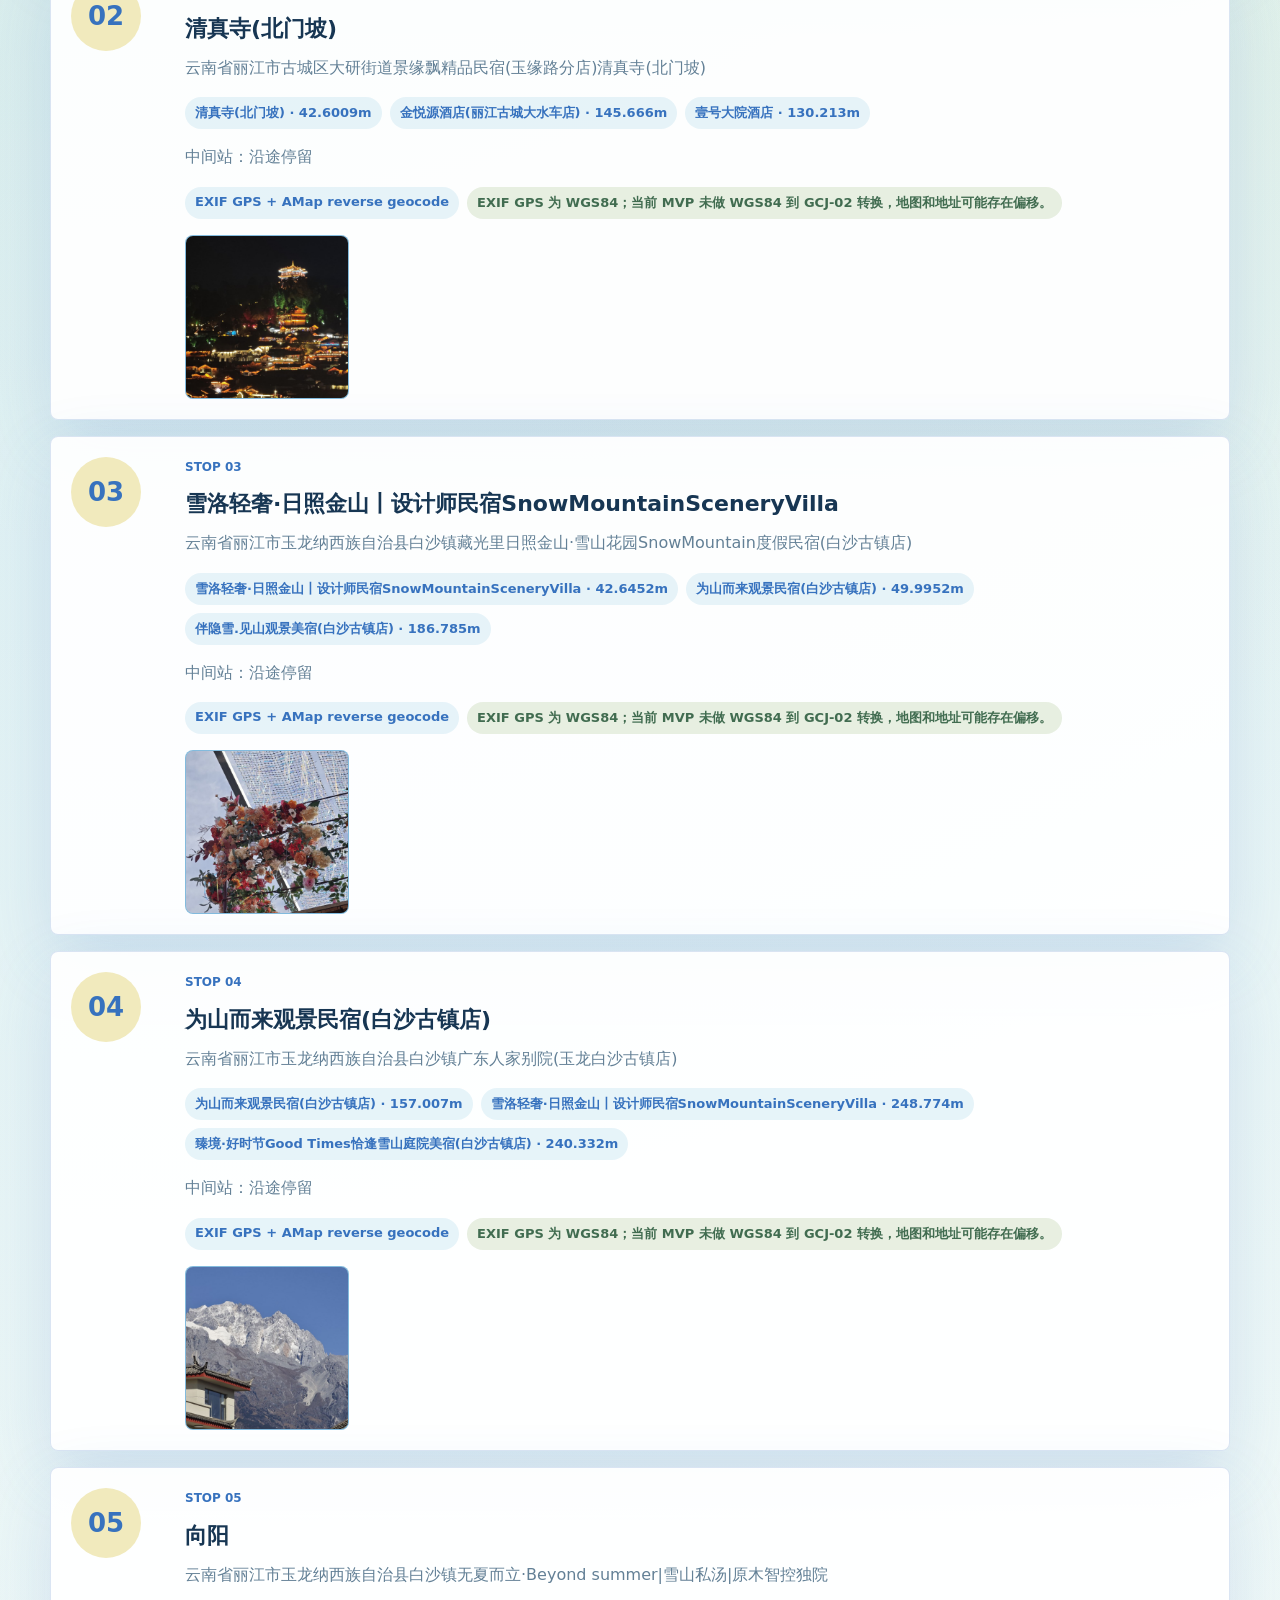
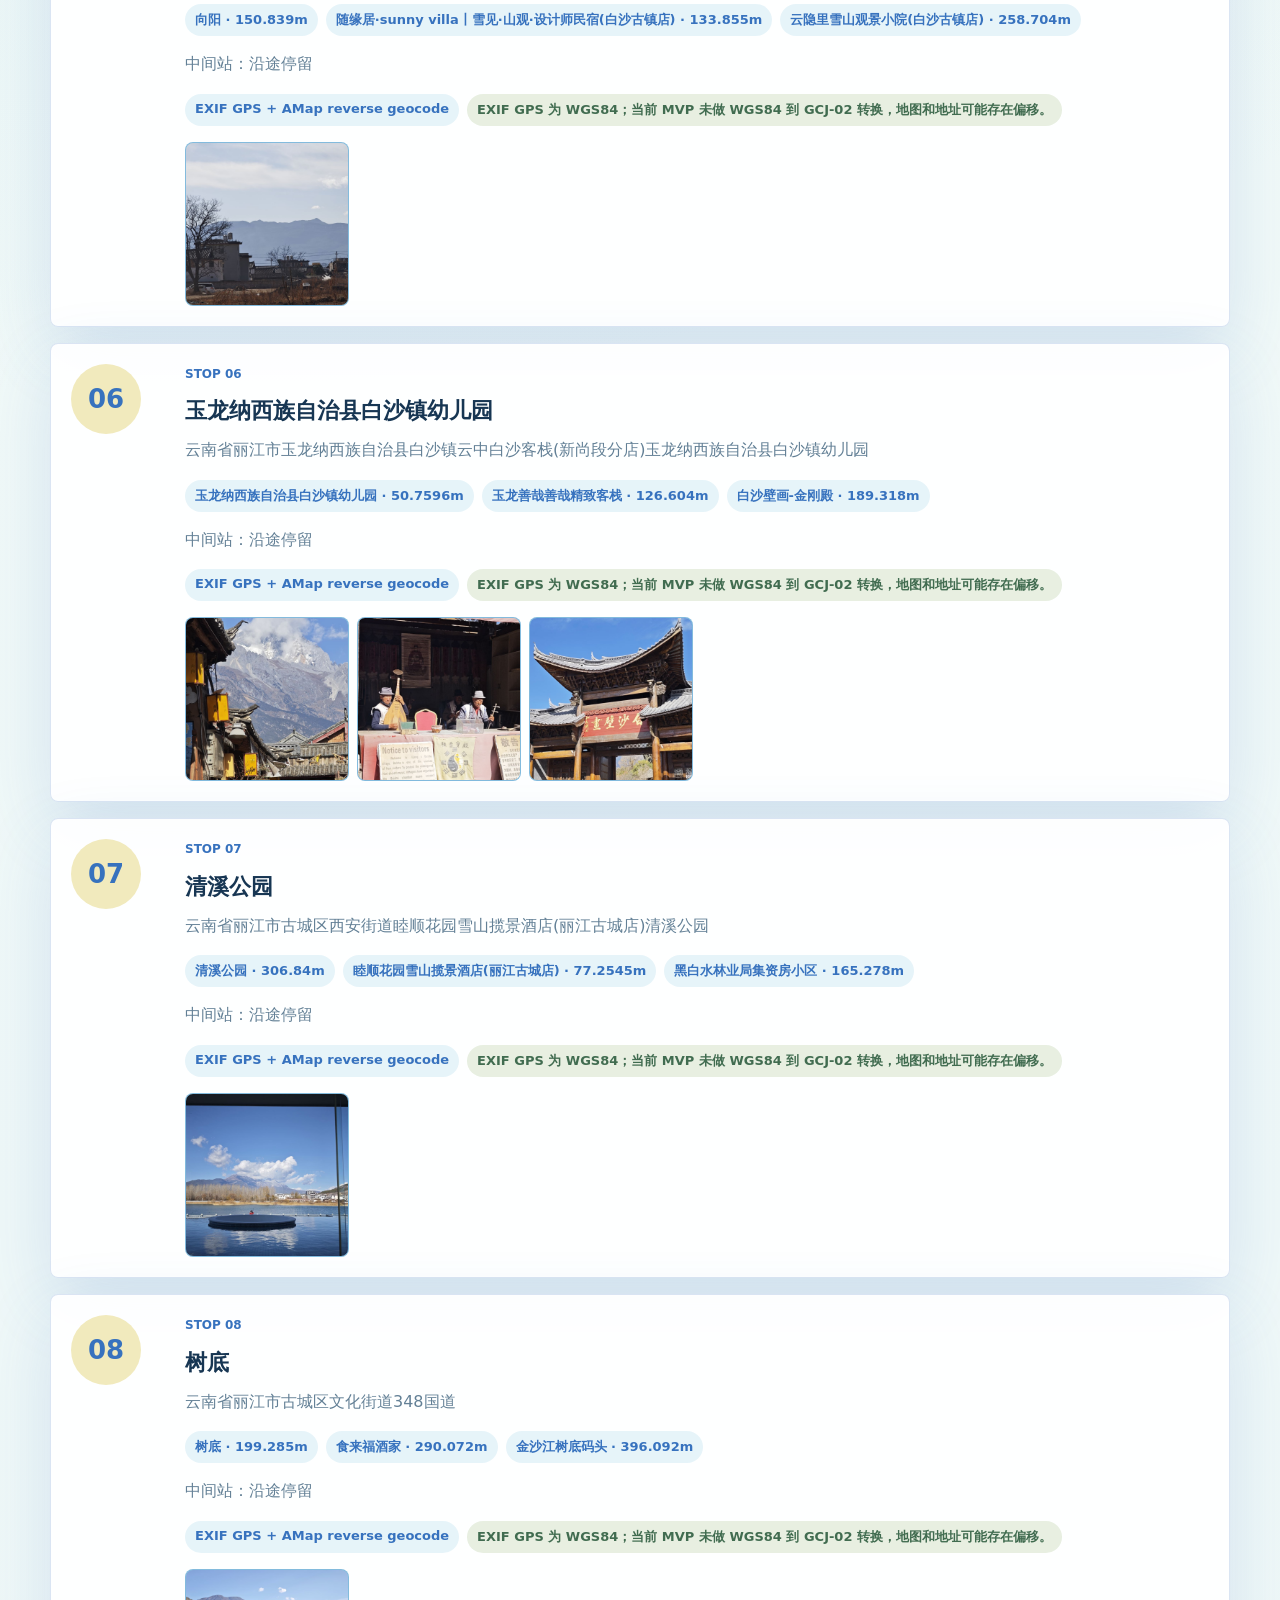
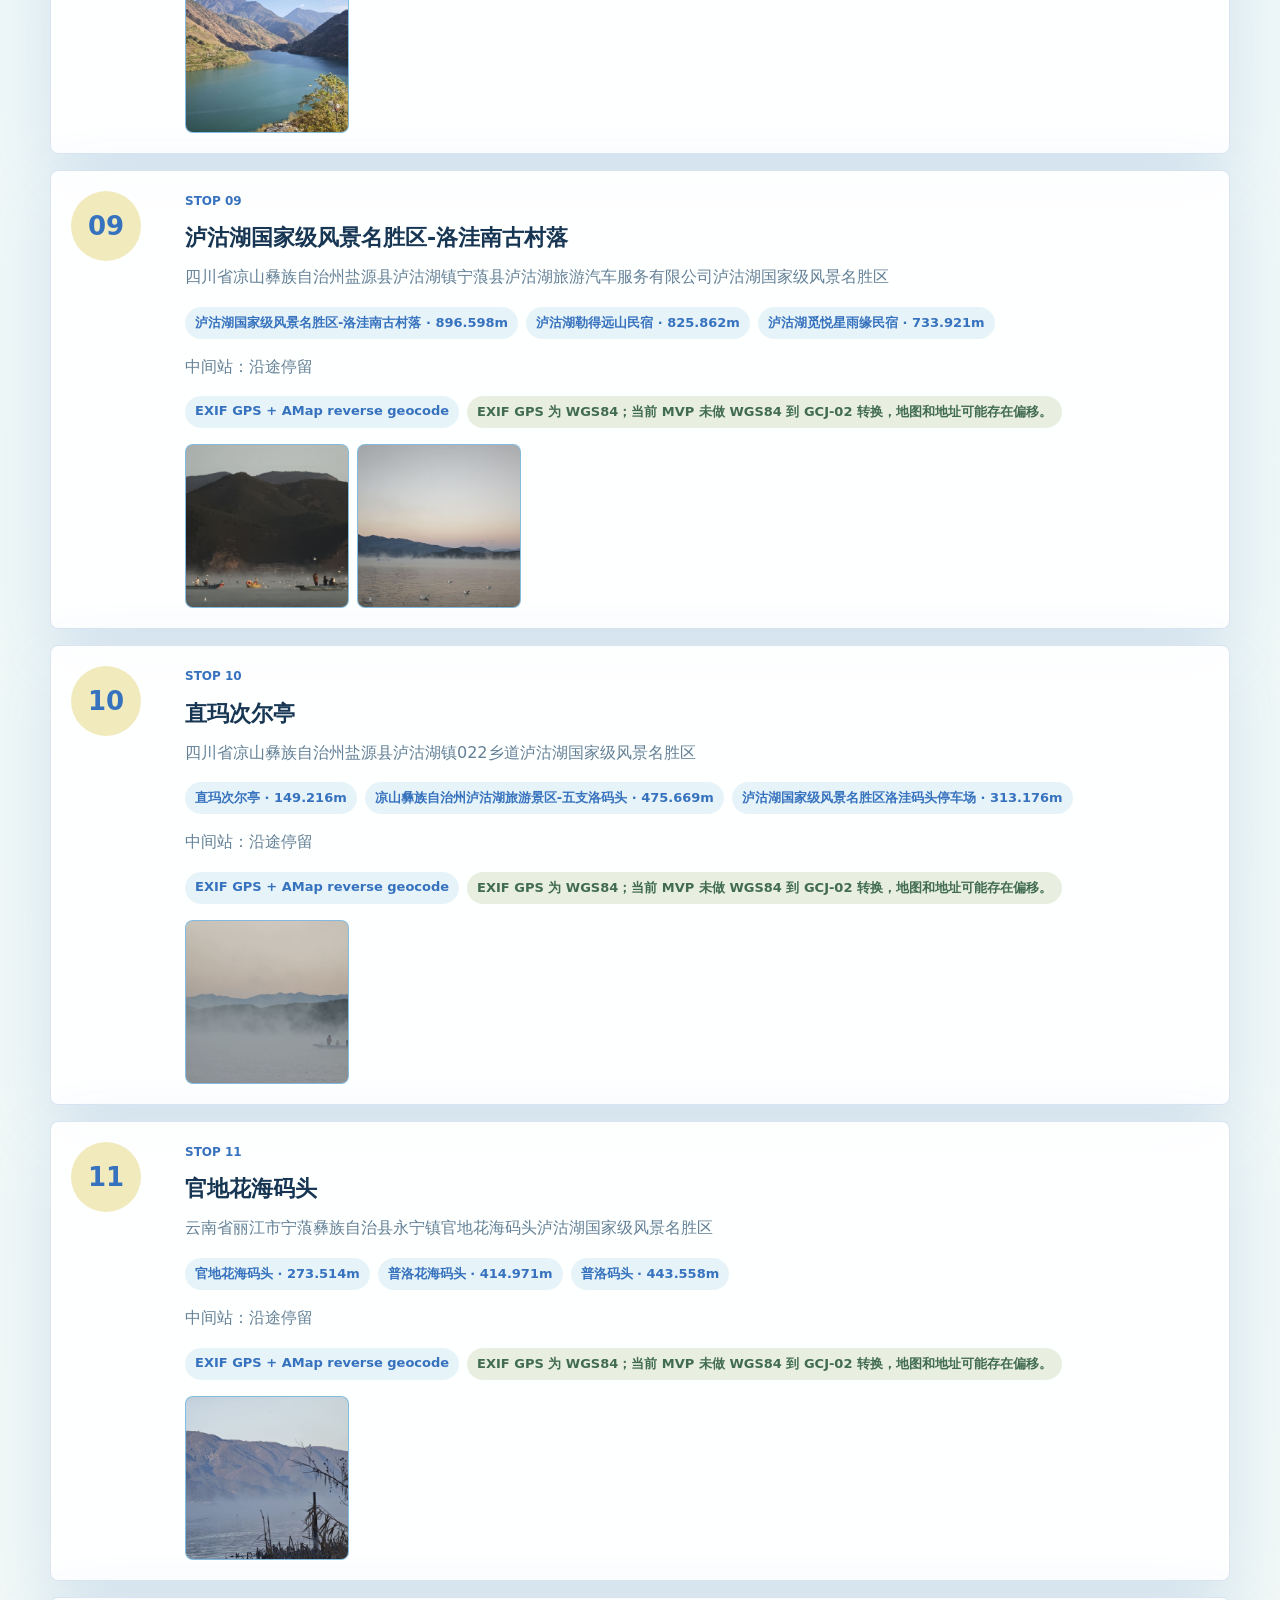
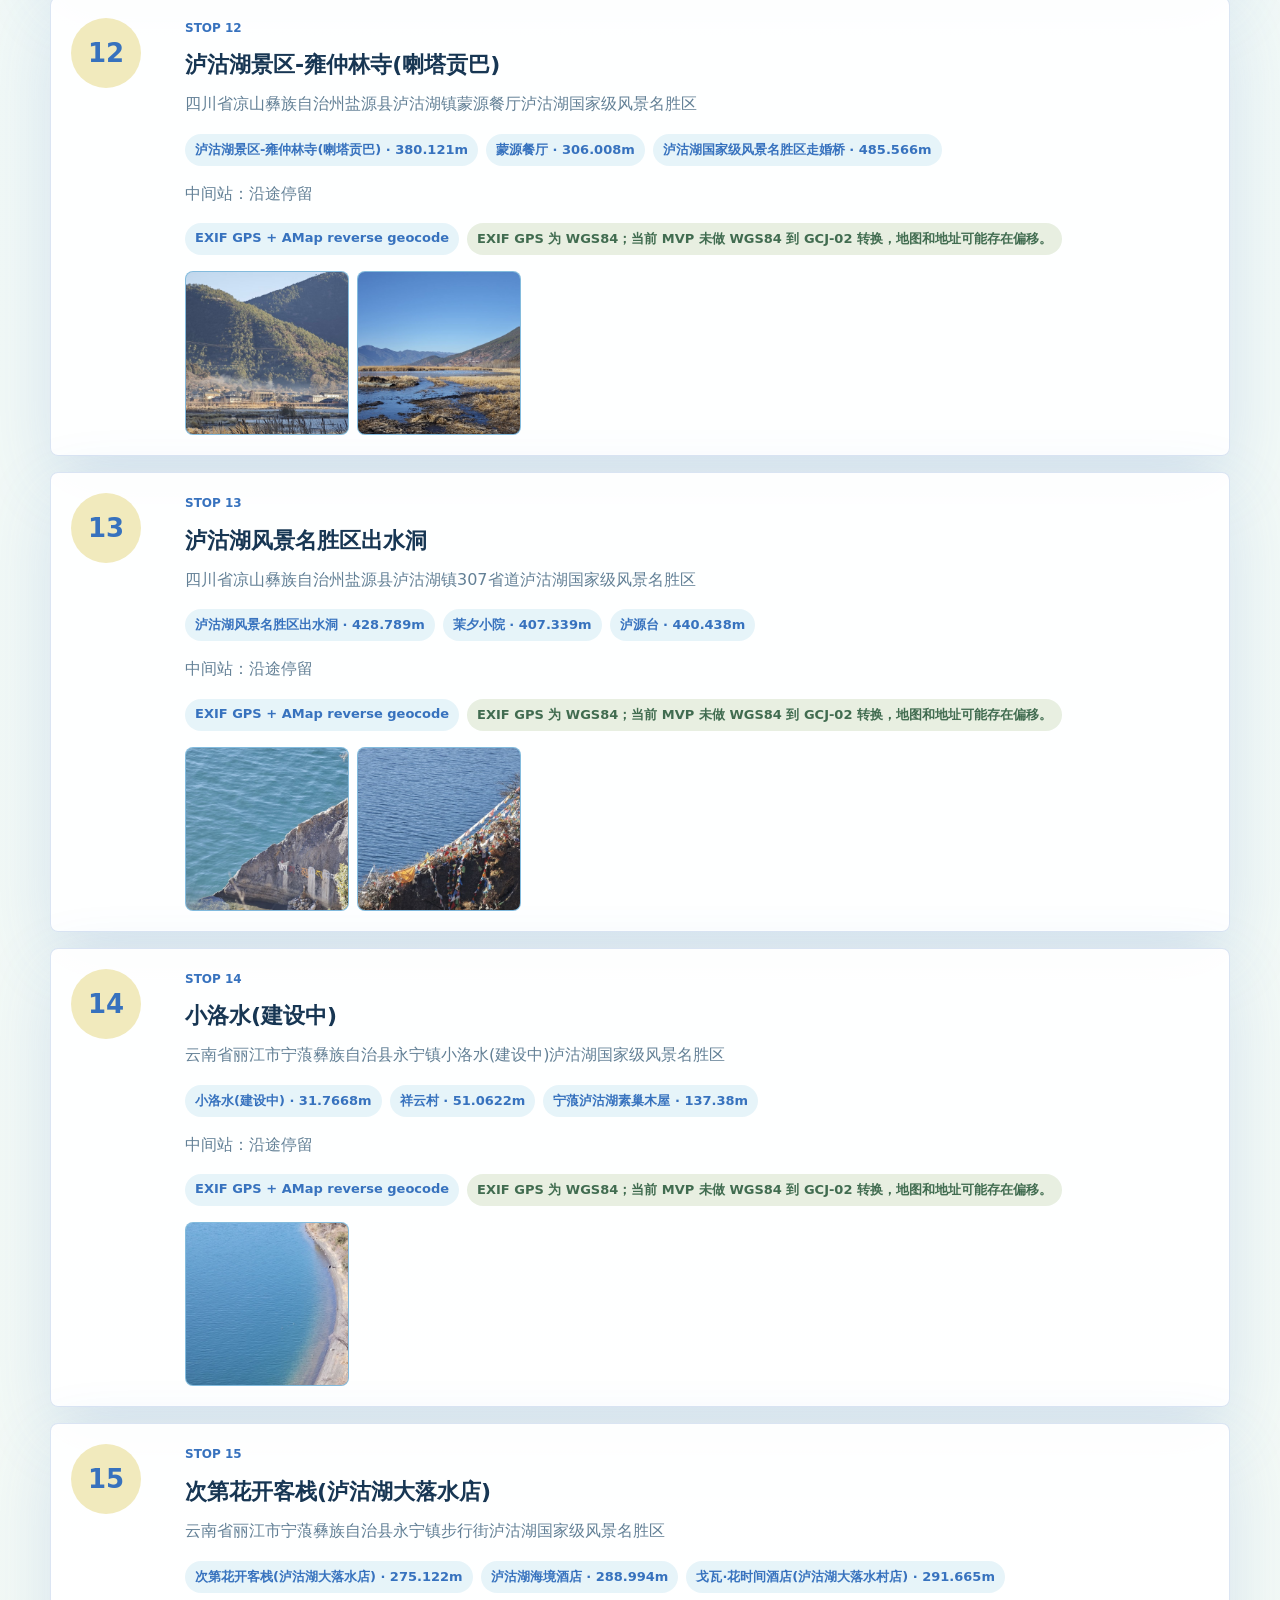
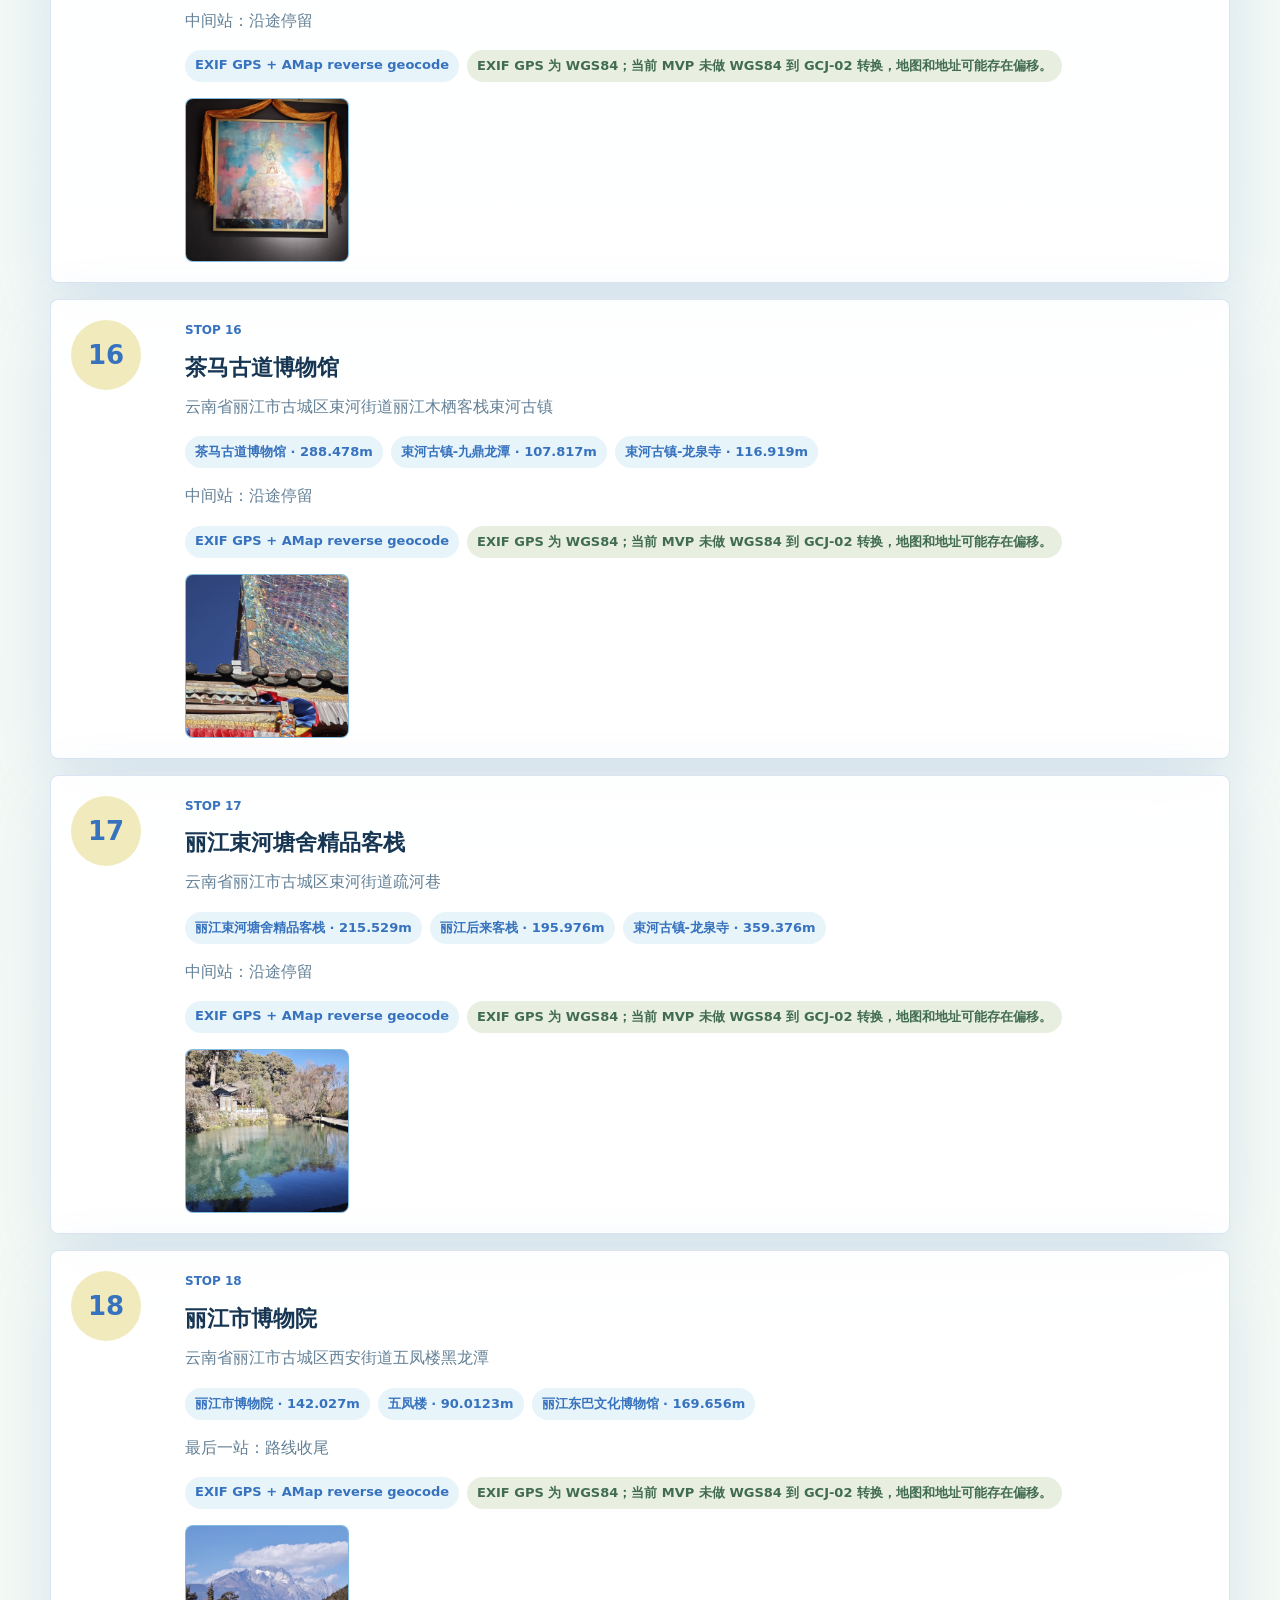
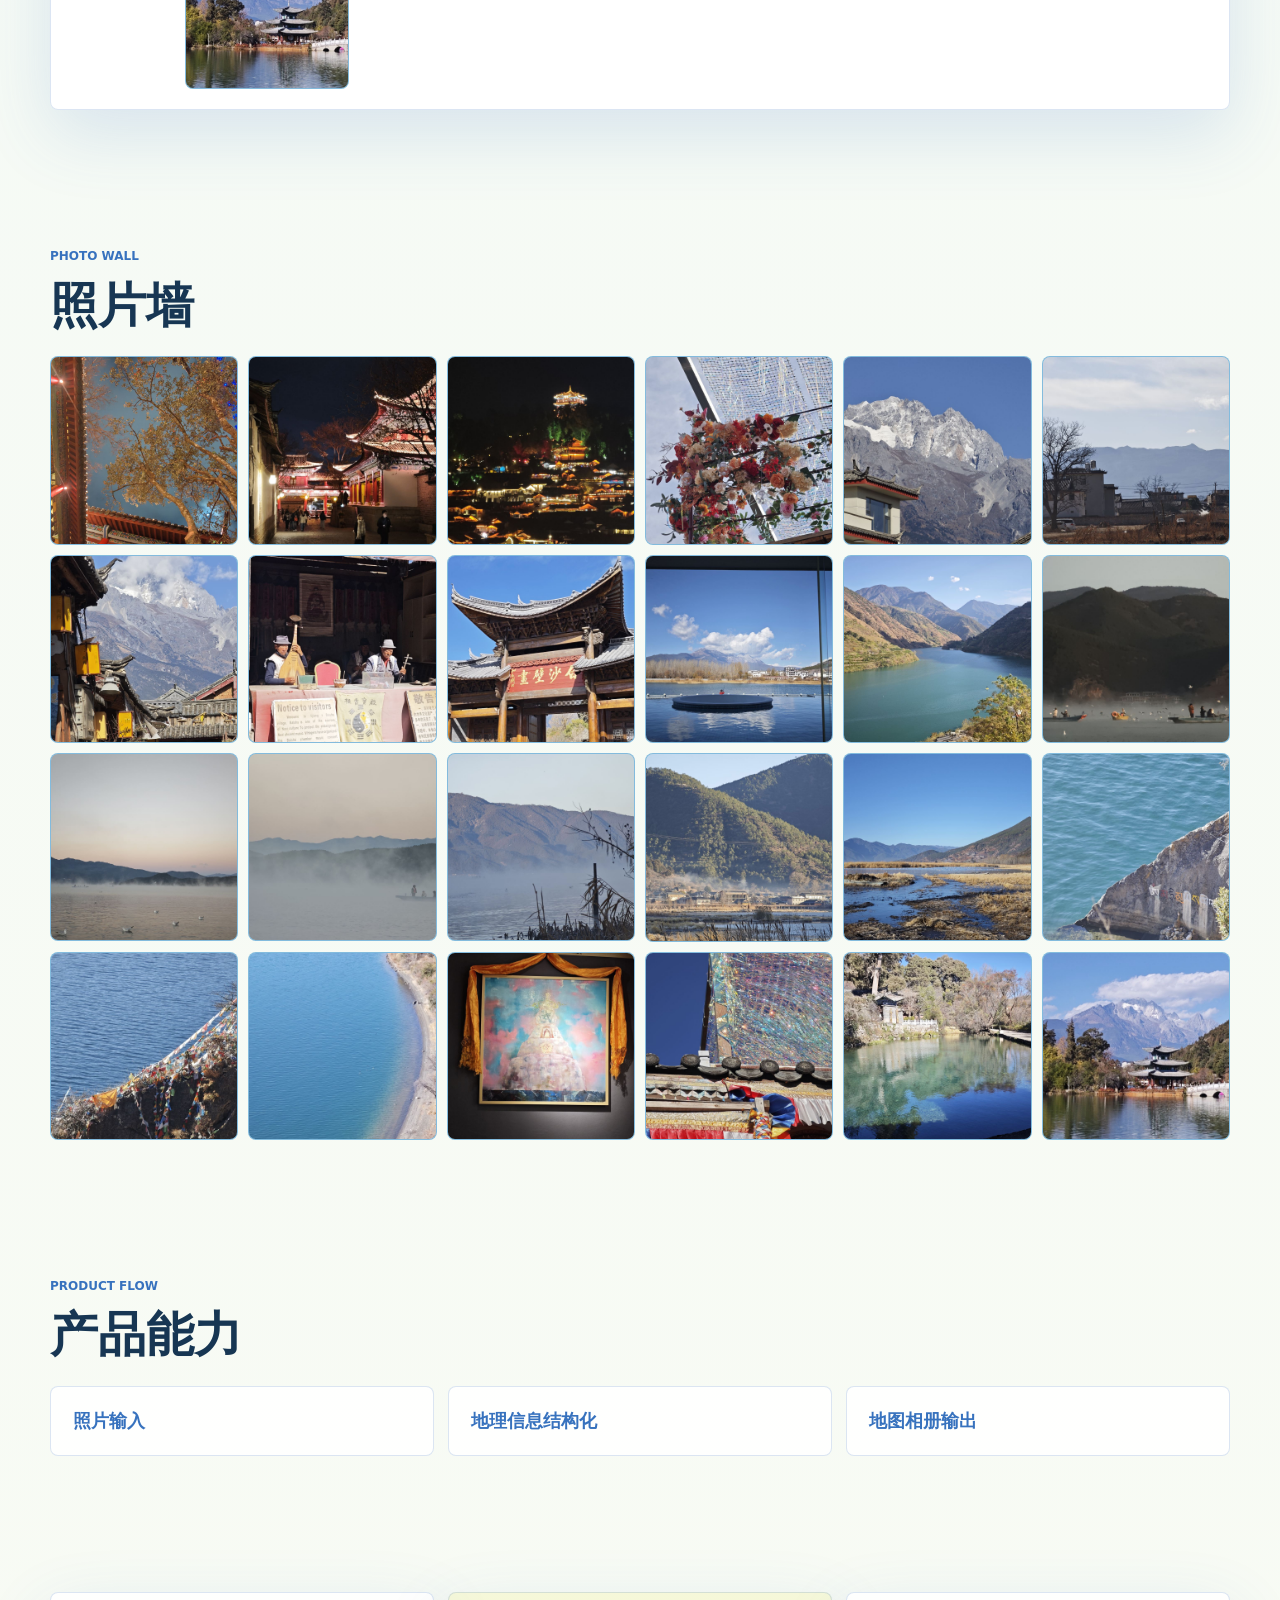
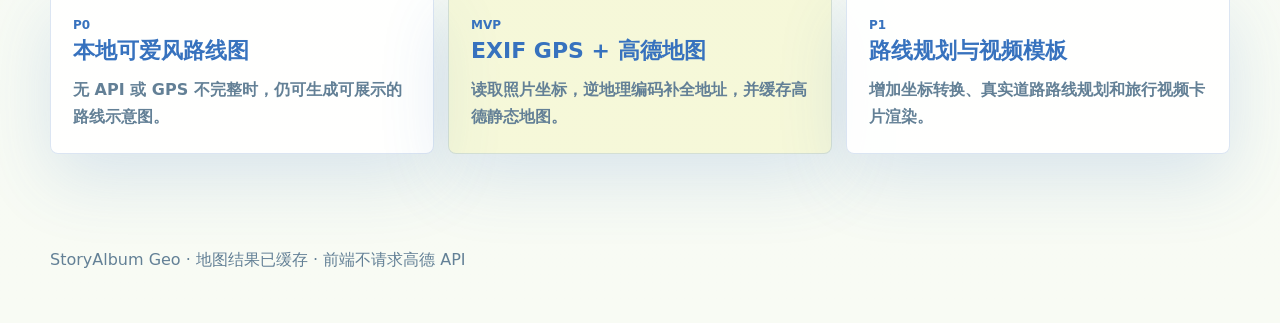
==== commit 2b15676d: "Improve StoryAlbum Geo route projection" ====
--- a/demo-site/index.html
+++ b/demo-site/index.html
@@ -78,10 +78,19 @@
                 <h3>风格化路线图</h3>
               </div>
             </div>
+            <div class="map-badges">
+              <span>基于真实点位相对位置</span>
+              <span>relative-position based</span>
+            </div>
             <img id="styledRouteMap" alt="风格化旅行路线图" />
+            <p class="panel-note">风格化地图保留点位相对方位与顺序，用于旅行相册展示；不是精确导航路线。</p>
           </article>
         </div>
         <p id="mapNote" class="map-note">地图结果已缓存，本页不在前端请求高德 API。</p>
+        <details id="projectionDebug" class="debug-panel">
+          <summary>Projection debug</summary>
+          <pre>等待本地投影元数据...</pre>
+        </details>
       </section>
 
       <section id="story-stops" class="section">
@@ -136,4 +145,3 @@
     <script src="app.js"></script>
   </body>
 </html>
-
--- a/demo-site/styles.css
+++ b/demo-site/styles.css
@@ -270,6 +270,7 @@
 }
 
 .map-panel.stylized {
+  grid-template-rows: auto auto 1fr auto;
   background: linear-gradient(180deg, rgba(241, 234, 189, 0.72), rgba(255, 255, 255, 0.92));
 }
 
@@ -303,10 +304,57 @@
   background: linear-gradient(135deg, rgba(147, 203, 228, 0.28), rgba(241, 234, 189, 0.36));
 }
 
+.map-badges {
+  display: flex;
+  flex-wrap: wrap;
+  gap: 8px;
+}
+
+.map-badges span,
+.panel-note {
+  border-radius: 999px;
+  background: rgba(241, 234, 189, 0.78);
+  color: var(--lake-blue-deep);
+  font-size: 13px;
+  font-weight: 900;
+}
+
+.map-badges span {
+  padding: 7px 10px;
+}
+
+.panel-note {
+  margin: 0;
+  padding: 10px 12px;
+  line-height: 1.5;
+}
+
 .map-note {
   margin: 14px 0 0;
   color: var(--lake-blue-deep);
   font-weight: 900;
+}
+
+.debug-panel {
+  margin-top: 12px;
+  border: 1px dashed rgba(55, 114, 190, 0.32);
+  border-radius: 8px;
+  background: rgba(255, 255, 255, 0.62);
+  color: var(--muted);
+  font-size: 13px;
+}
+
+.debug-panel summary {
+  cursor: pointer;
+  padding: 10px 12px;
+  font-weight: 900;
+  color: var(--lake-blue-deep);
+}
+
+.debug-panel pre {
+  margin: 0;
+  padding: 0 12px 12px;
+  white-space: pre-wrap;
 }
 
 .stops-list {
@@ -469,4 +517,3 @@
     max-height: 72vh;
   }
 }
-
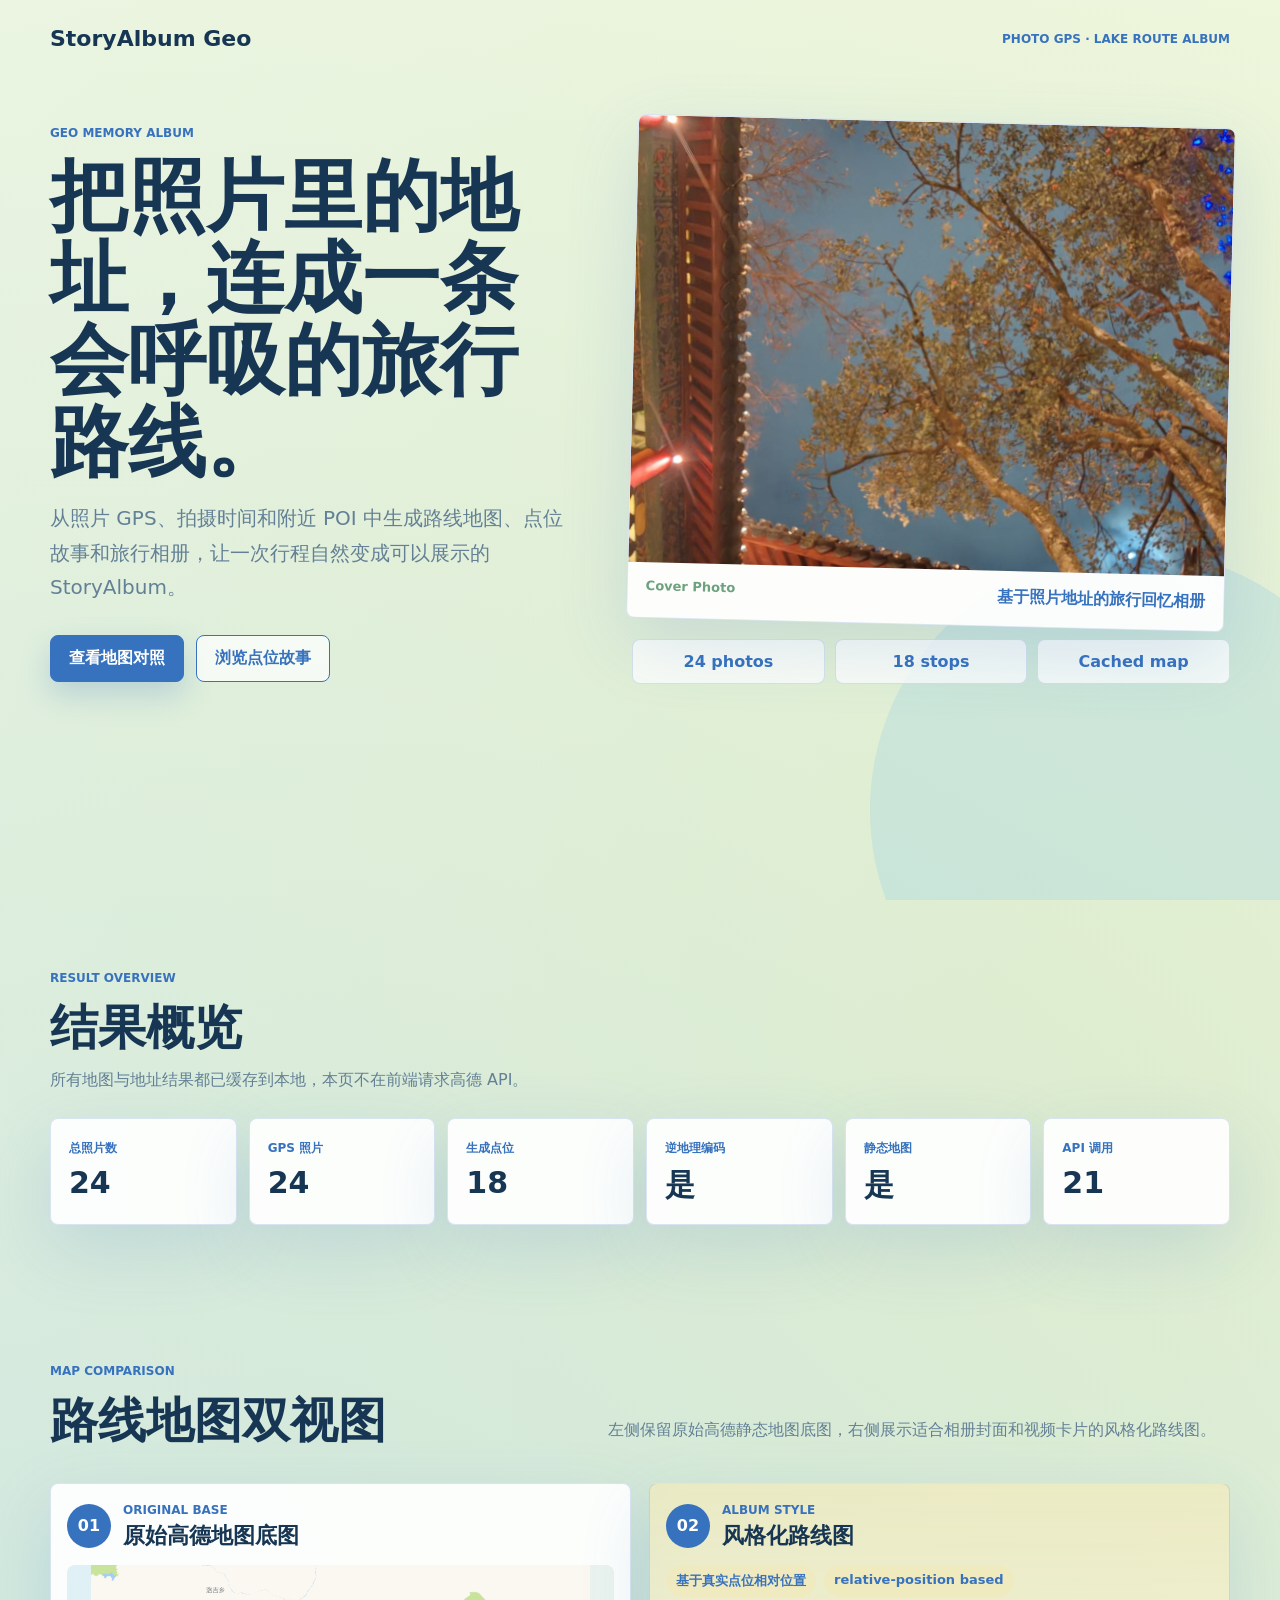
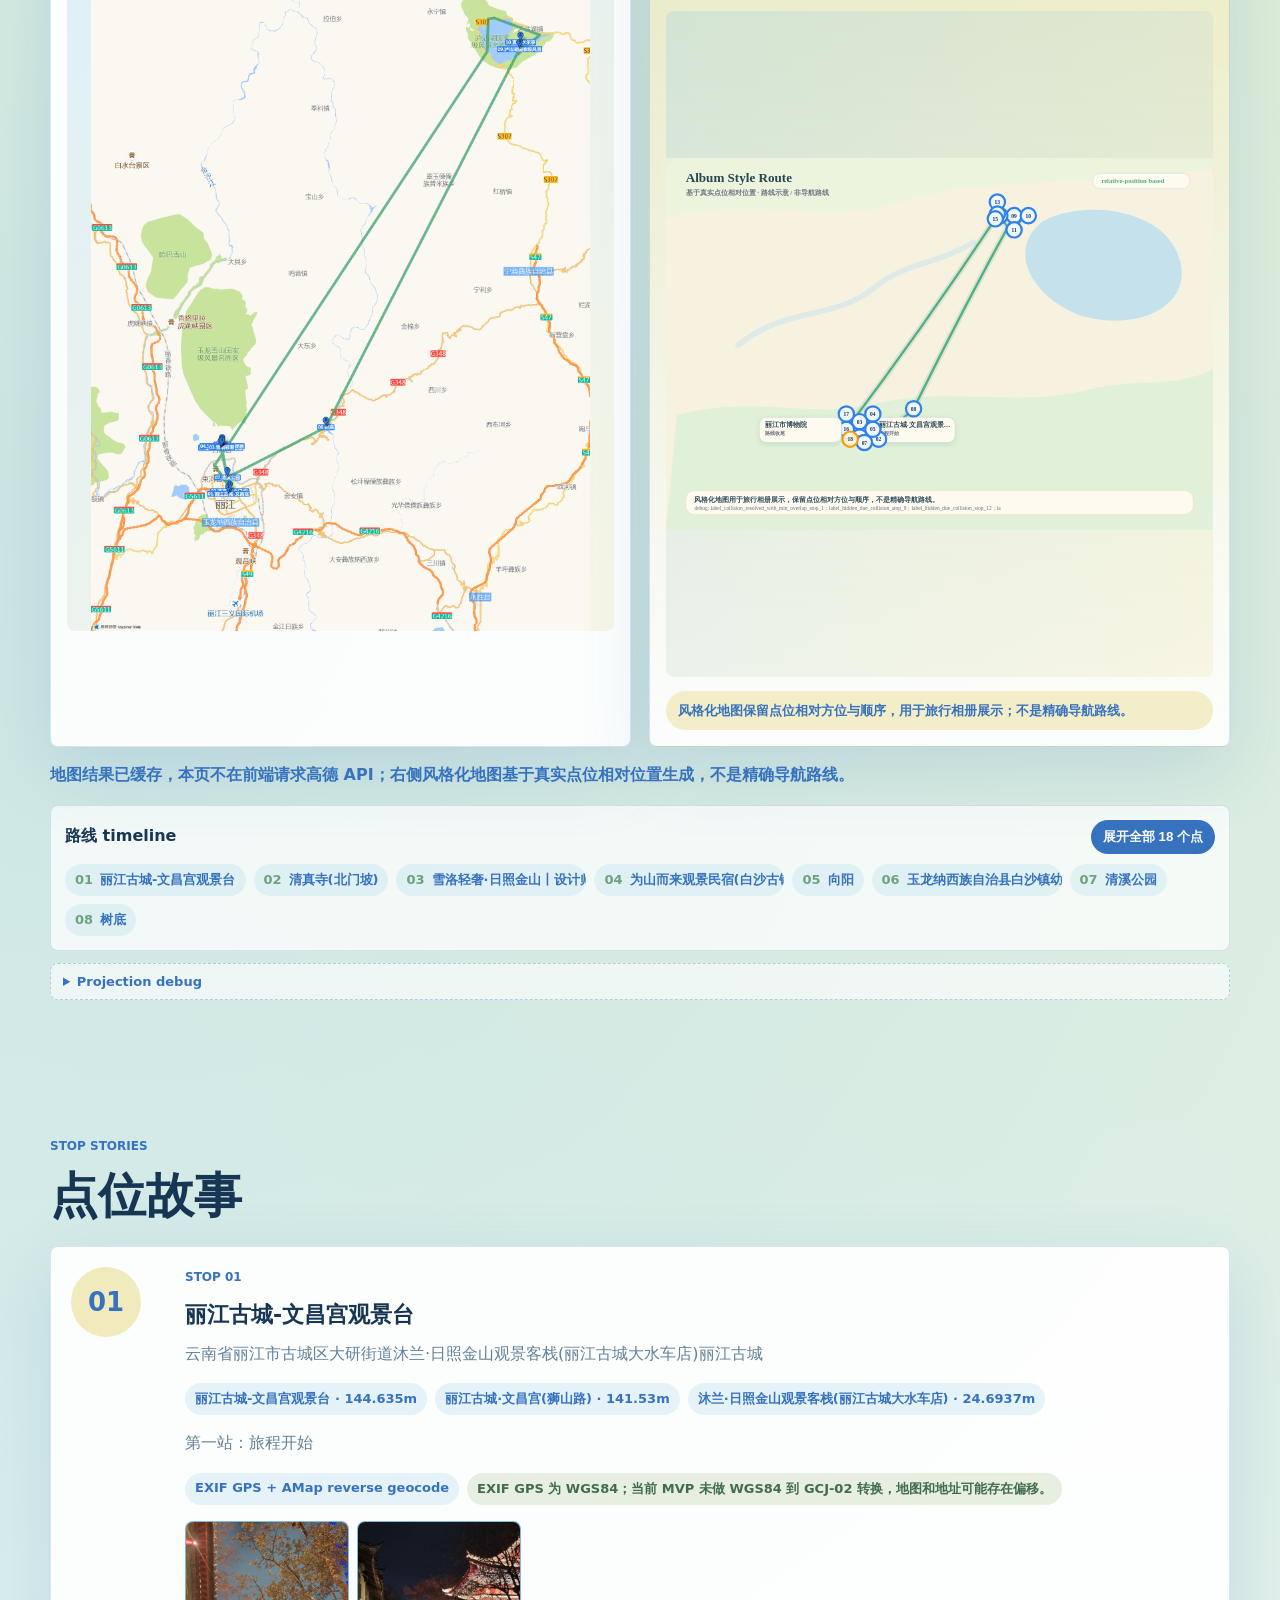
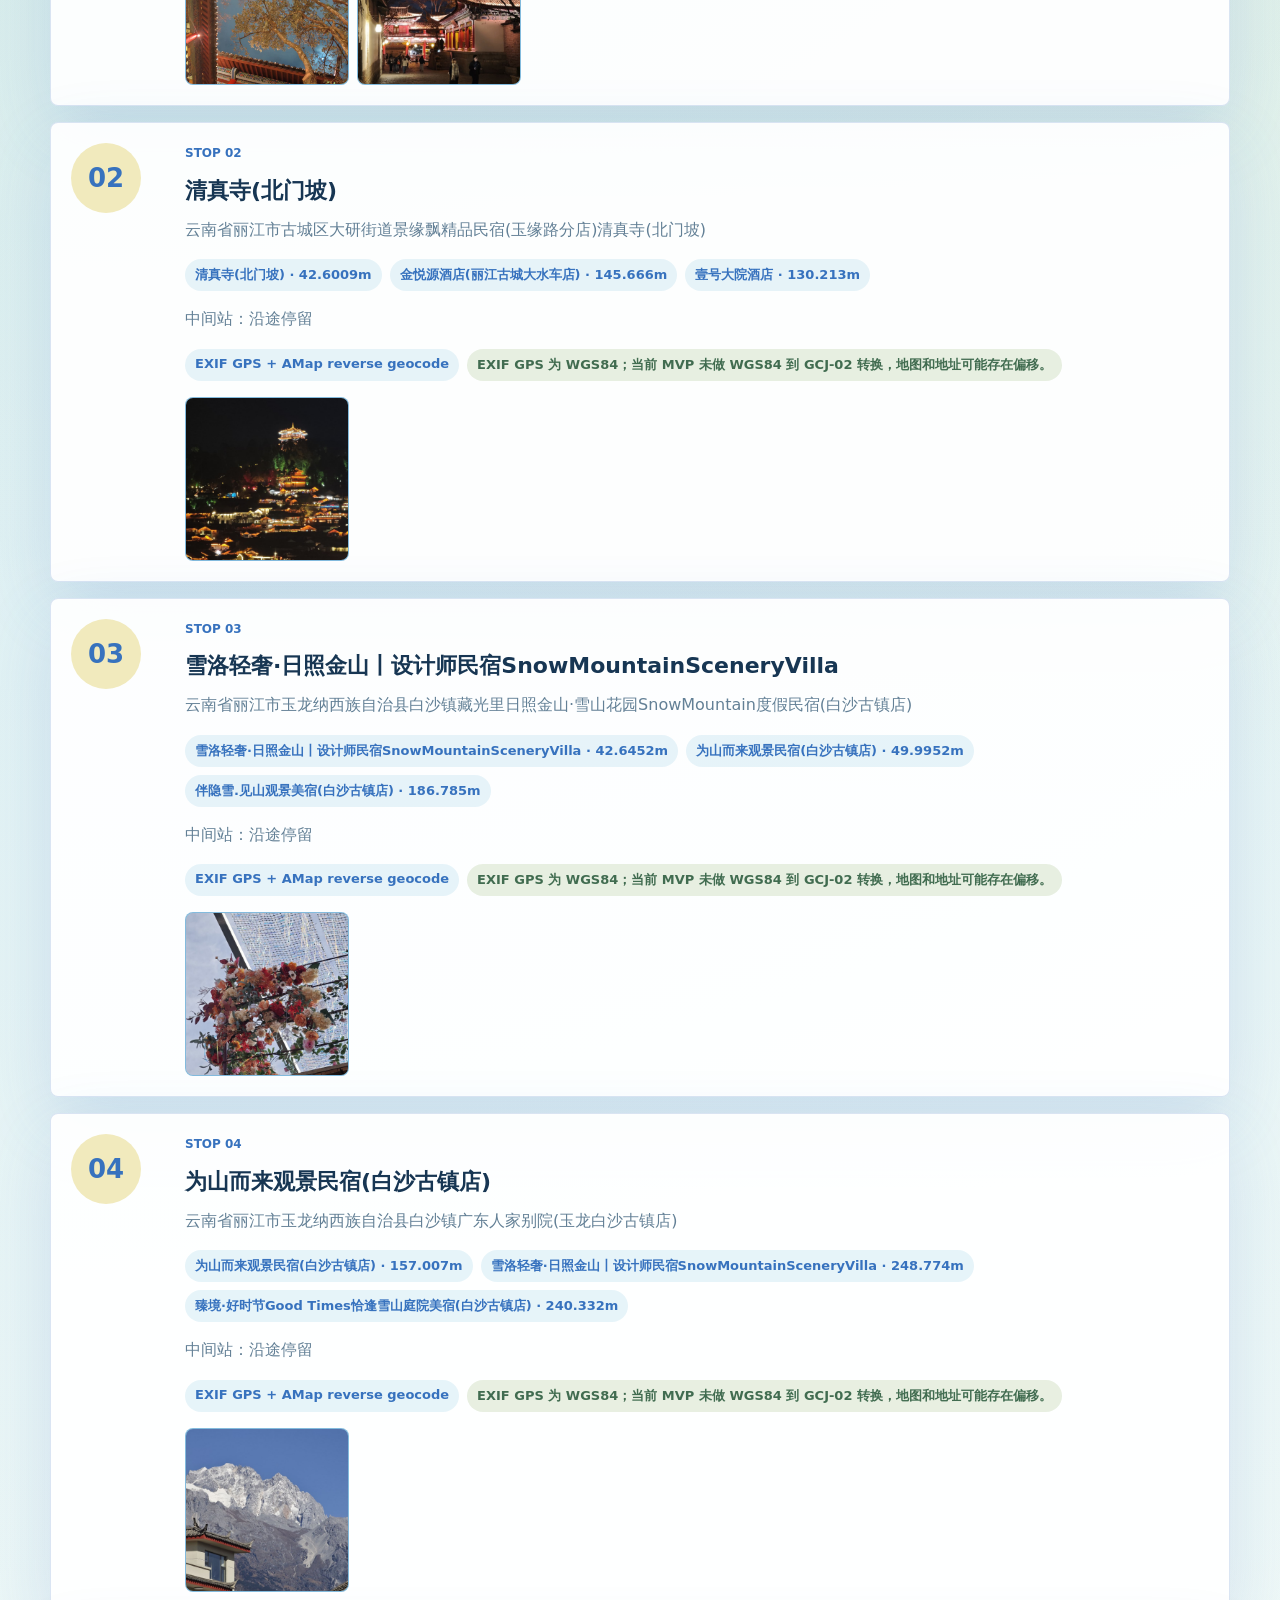
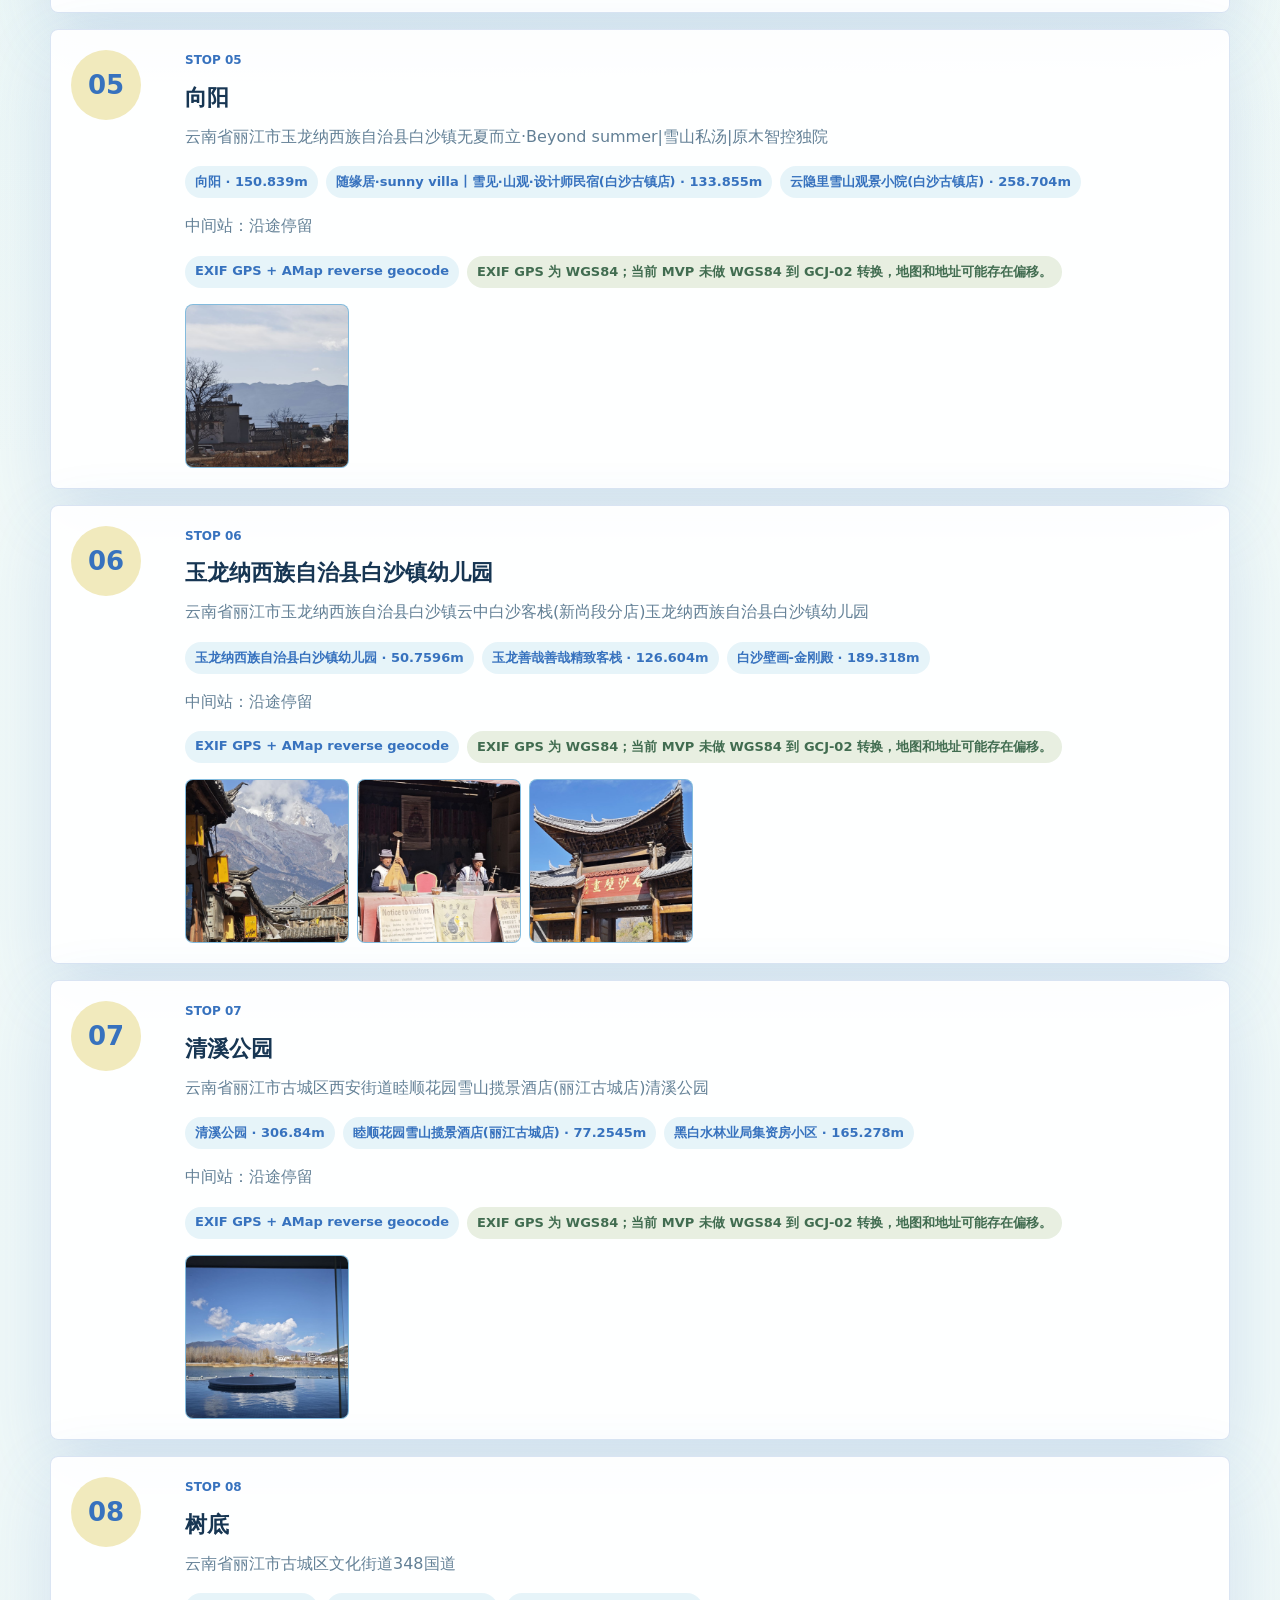
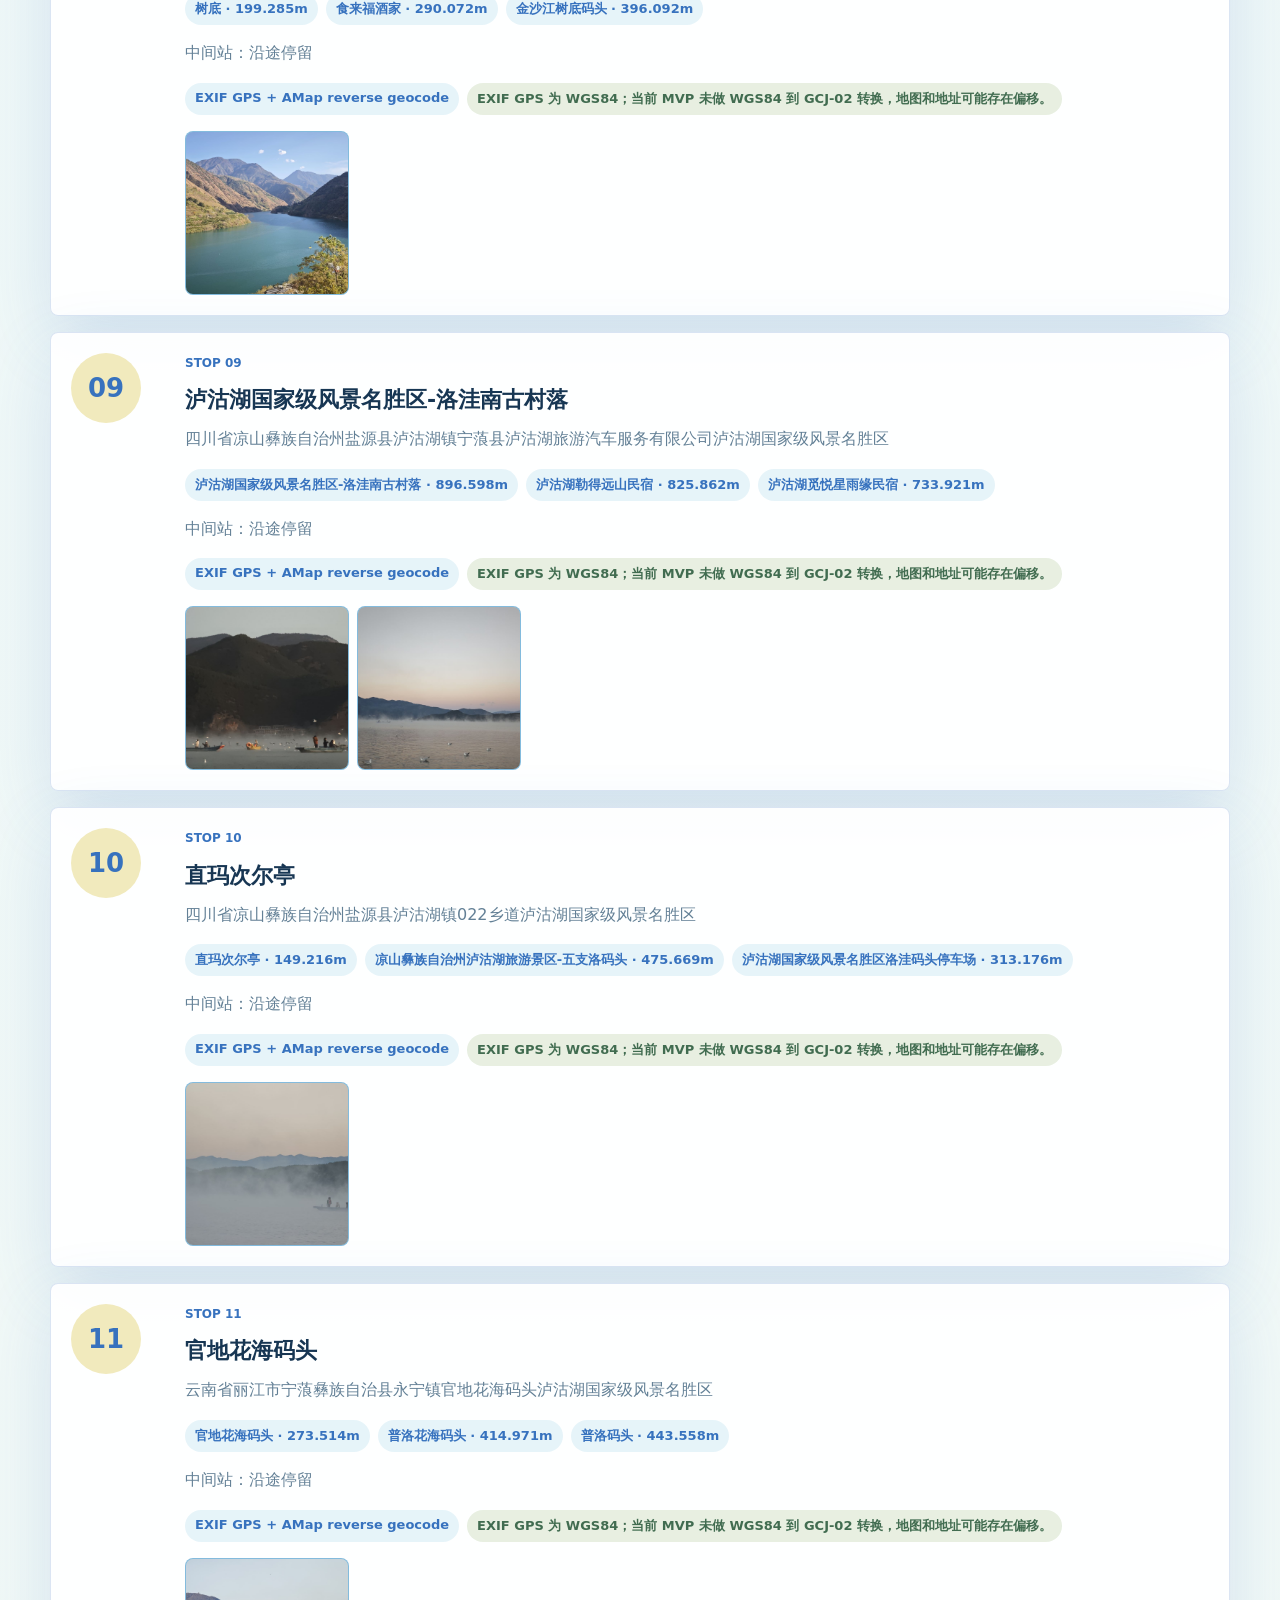
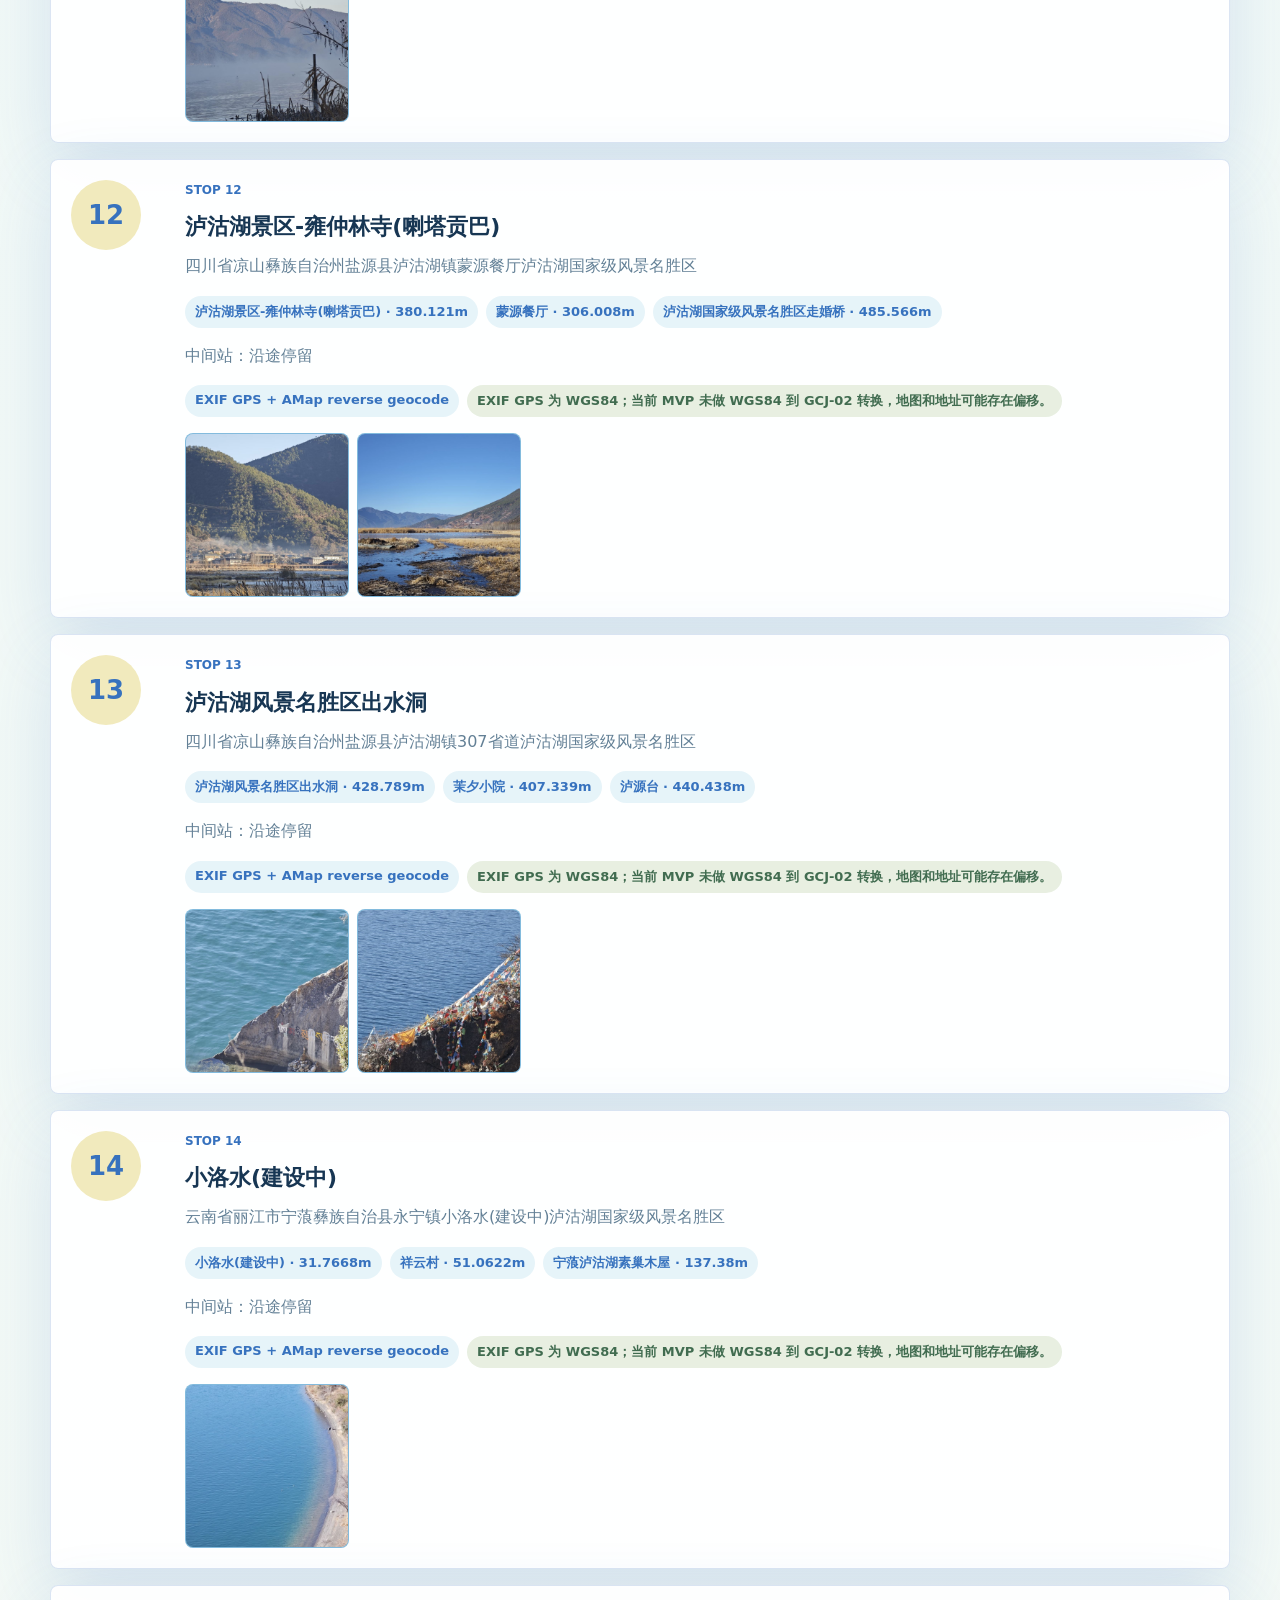
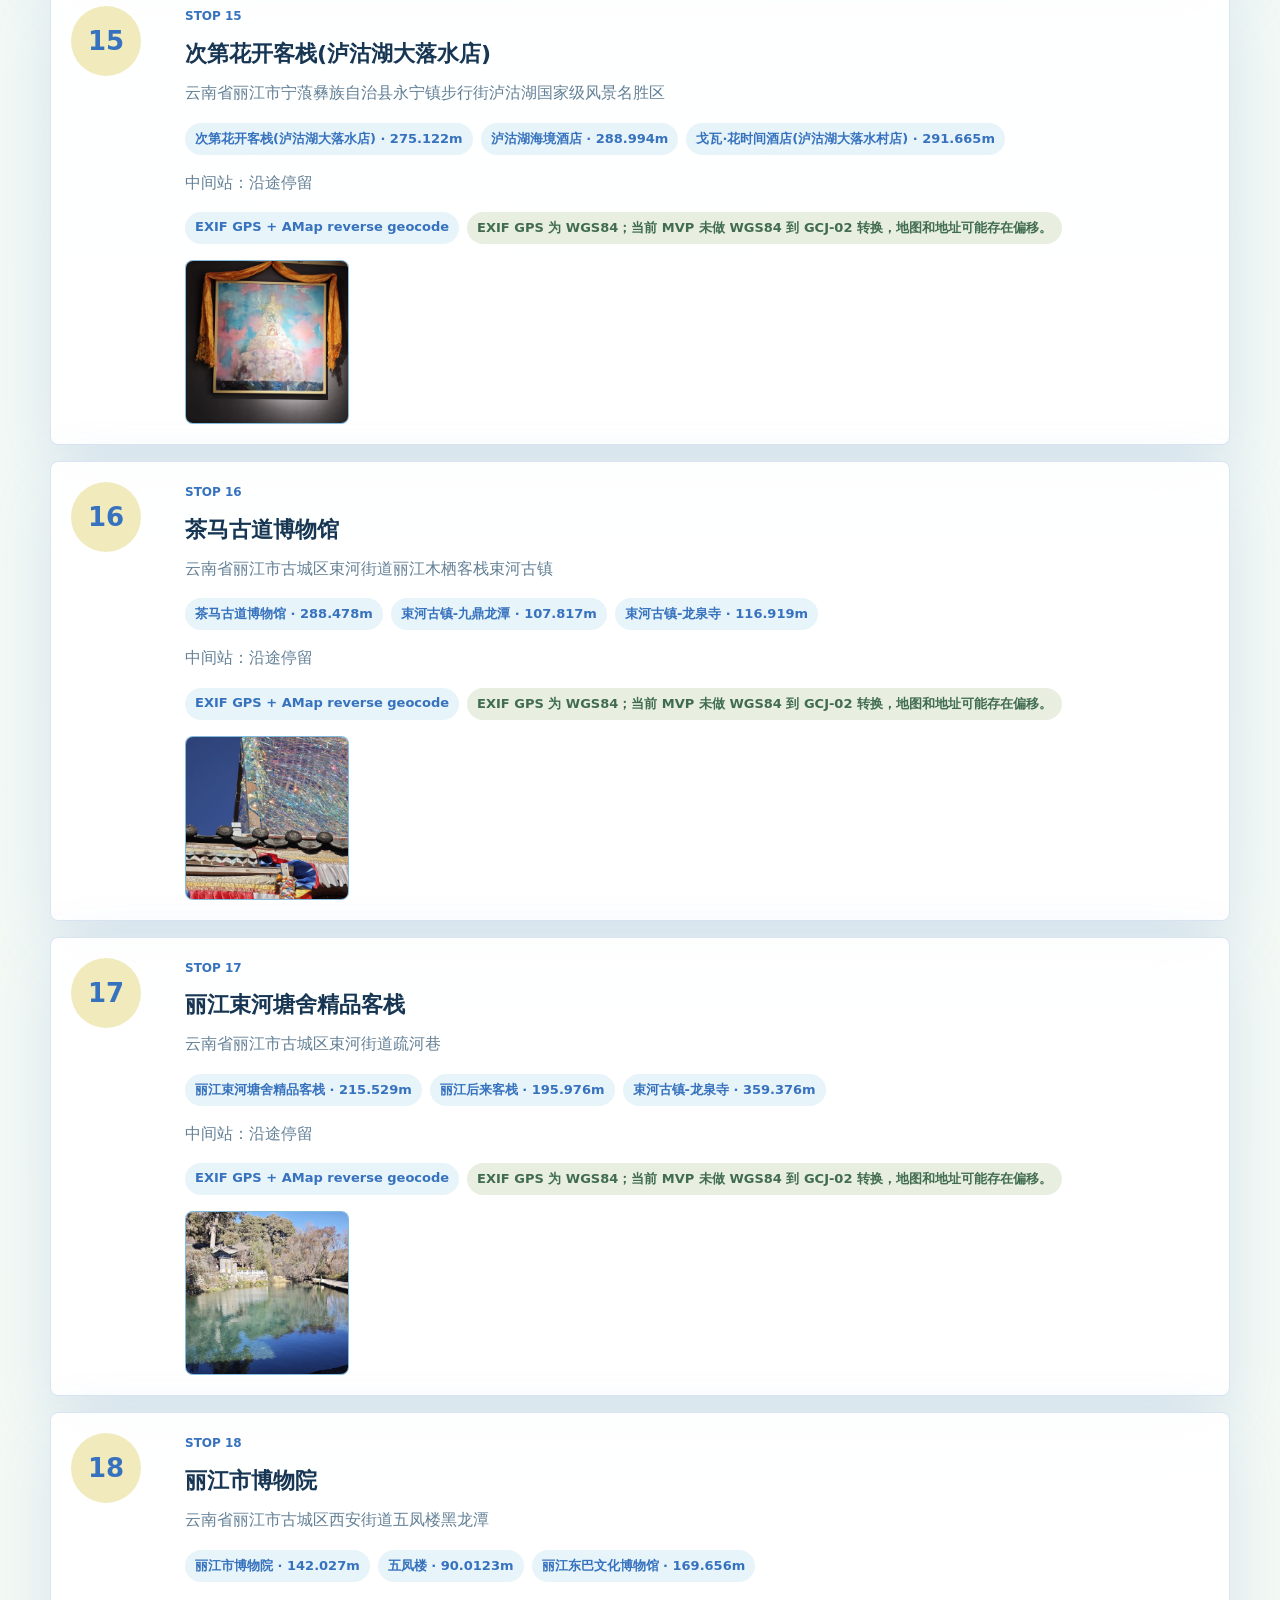
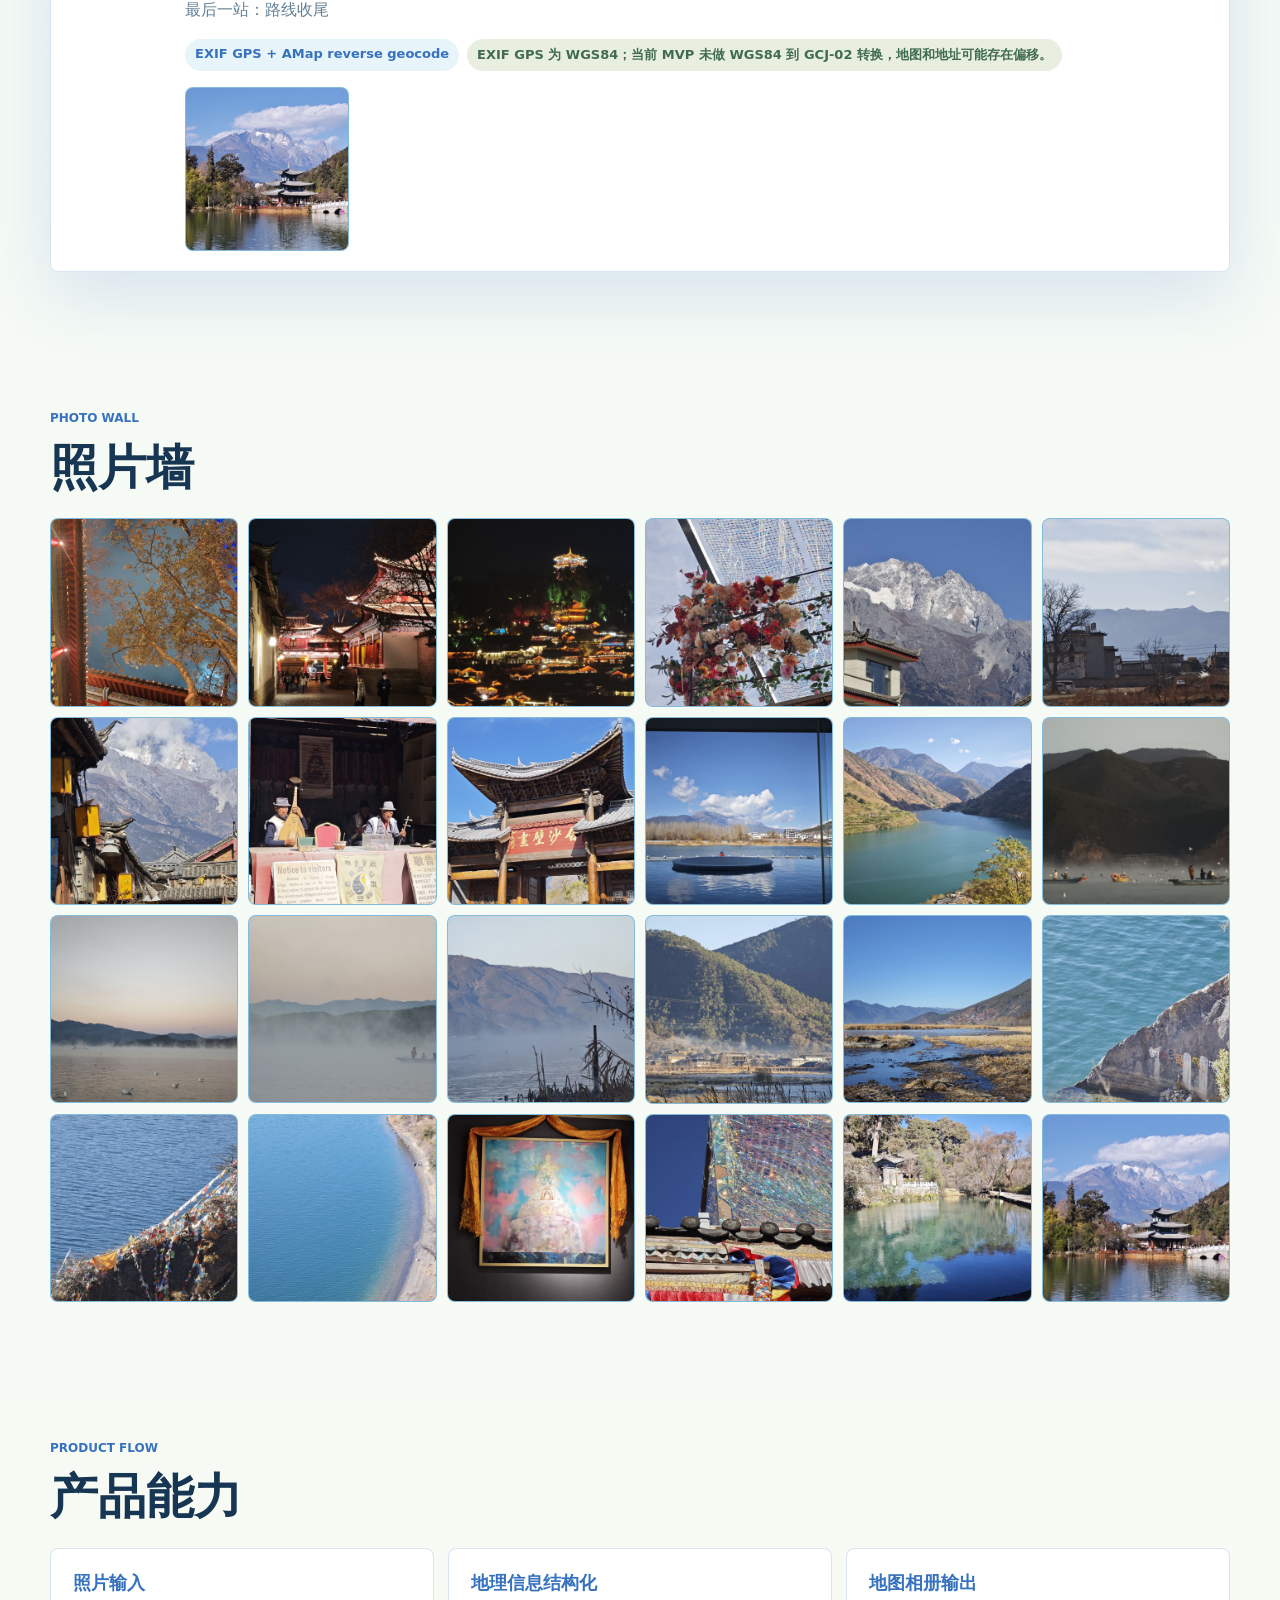
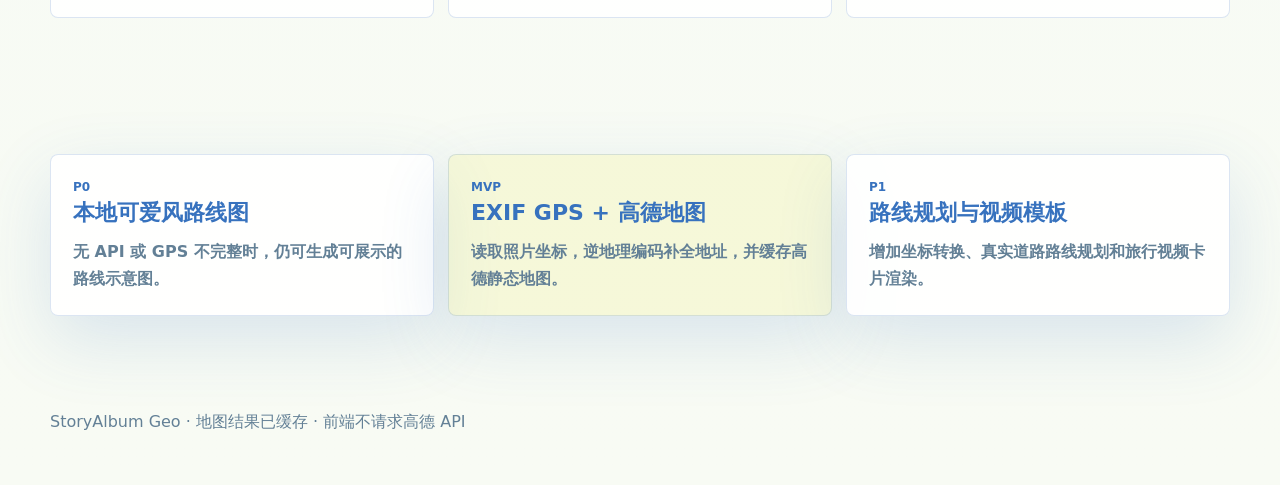
==== commit 91e4499b: "Improve route layout and add CloudBase deployment" ====
--- a/demo-site/index.html
+++ b/demo-site/index.html
@@ -87,6 +87,13 @@
           </article>
         </div>
         <p id="mapNote" class="map-note">地图结果已缓存，本页不在前端请求高德 API。</p>
+        <div class="route-timeline-block">
+          <div class="timeline-head">
+            <strong>路线 timeline</strong>
+            <button id="toggleRouteTimeline" type="button">展开全部</button>
+          </div>
+          <div id="routeTimeline" class="route-timeline"></div>
+        </div>
         <details id="projectionDebug" class="debug-panel">
           <summary>Projection debug</summary>
           <pre>等待本地投影元数据...</pre>
--- a/demo-site/styles.css
+++ b/demo-site/styles.css
@@ -335,6 +335,60 @@
   font-weight: 900;
 }
 
+.route-timeline-block {
+  margin-top: 16px;
+  padding: 14px;
+  border: 1px solid var(--line);
+  border-radius: 8px;
+  background: rgba(255, 255, 255, 0.72);
+}
+
+.timeline-head {
+  display: flex;
+  justify-content: space-between;
+  align-items: center;
+  gap: 12px;
+  margin-bottom: 10px;
+  color: var(--text);
+}
+
+.timeline-head button {
+  border: 0;
+  border-radius: 999px;
+  padding: 8px 12px;
+  background: var(--lake-blue-deep);
+  color: #ffffff;
+  font-weight: 900;
+  cursor: pointer;
+}
+
+.route-timeline {
+  display: flex;
+  flex-wrap: wrap;
+  gap: 8px;
+}
+
+.route-chip {
+  display: inline-flex;
+  align-items: center;
+  max-width: 190px;
+  gap: 7px;
+  padding: 7px 10px;
+  border-radius: 999px;
+  background: rgba(147, 203, 228, 0.2);
+  color: var(--lake-blue-deep);
+  font-size: 13px;
+  font-weight: 900;
+  white-space: nowrap;
+  overflow: hidden;
+  text-overflow: ellipsis;
+}
+
+.route-chip b {
+  flex: 0 0 auto;
+  color: var(--leaf-green);
+}
+
 .debug-panel {
   margin-top: 12px;
   border: 1px dashed rgba(55, 114, 190, 0.32);
